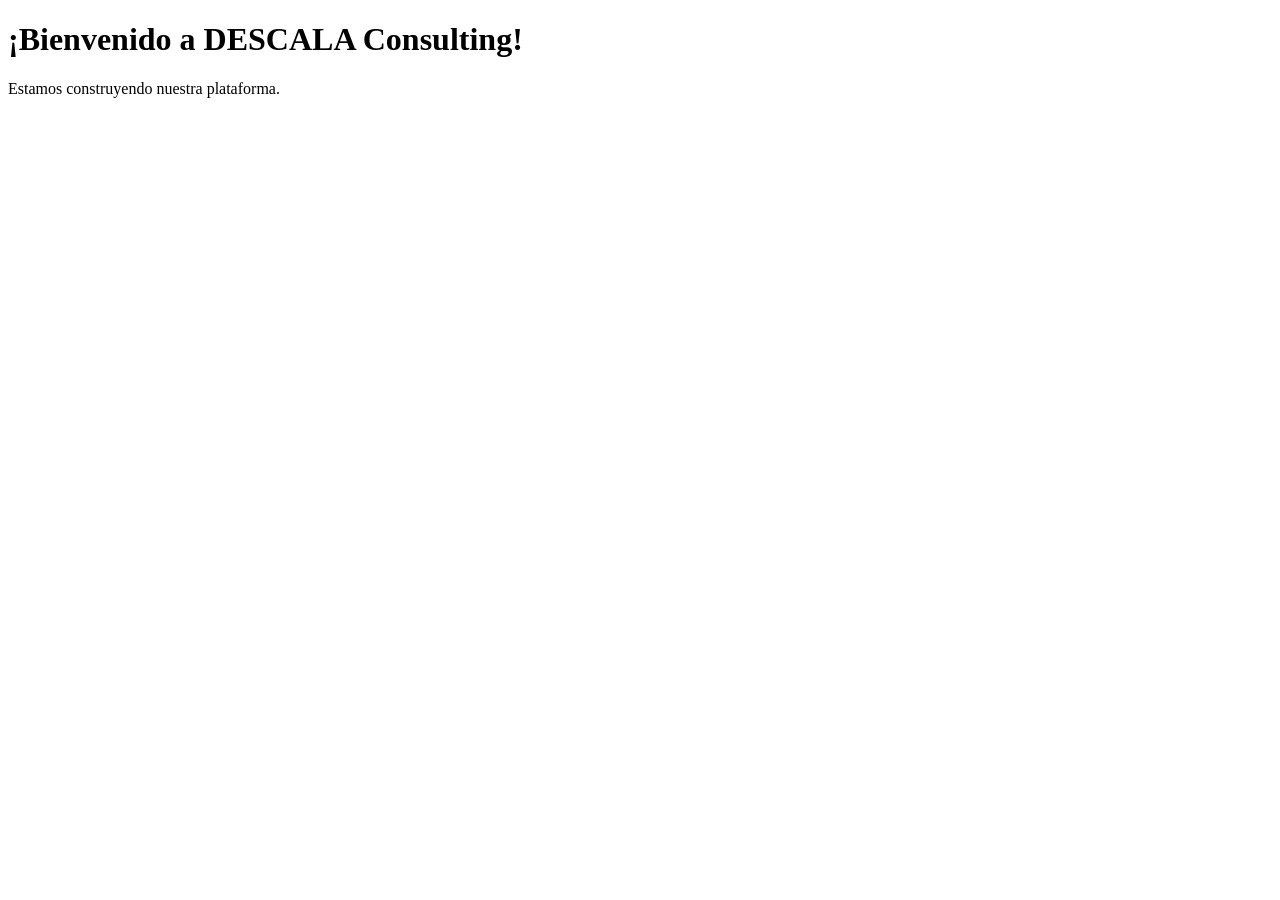
==== index.html @ a77d1608 "Add initial HTML structure for DESCALA Consulting" ====
<!DOCTYPE html>
<html lang="es">
<head>
    <meta charset="UTF-8">
    <meta name="viewport" content="width=device-width, initial-scale=1.0">
    <title>DESCALA Consulting</title>
</head>

<body>

    <h1>¡Bienvenido a DESCALA Consulting!</h1>

    <p>Estamos construyendo nuestra plataforma.</p>

</body>
</html>
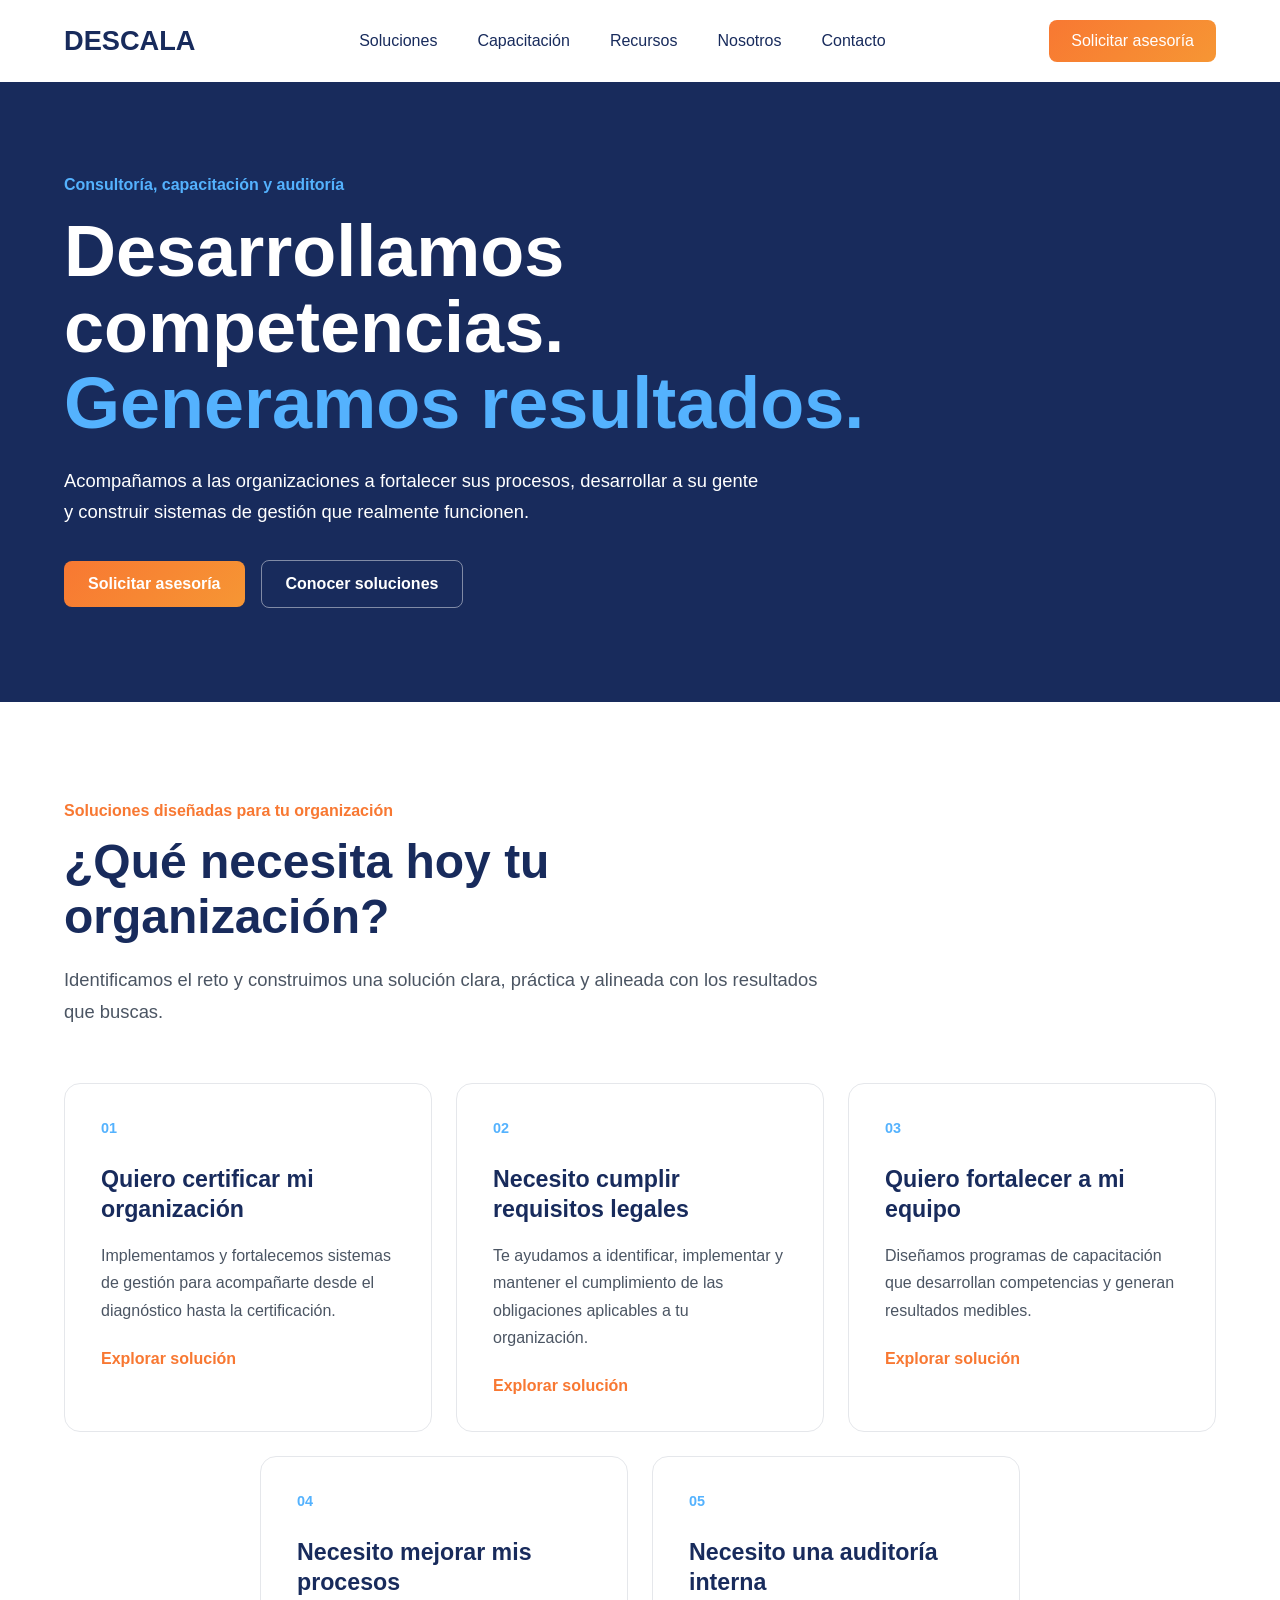
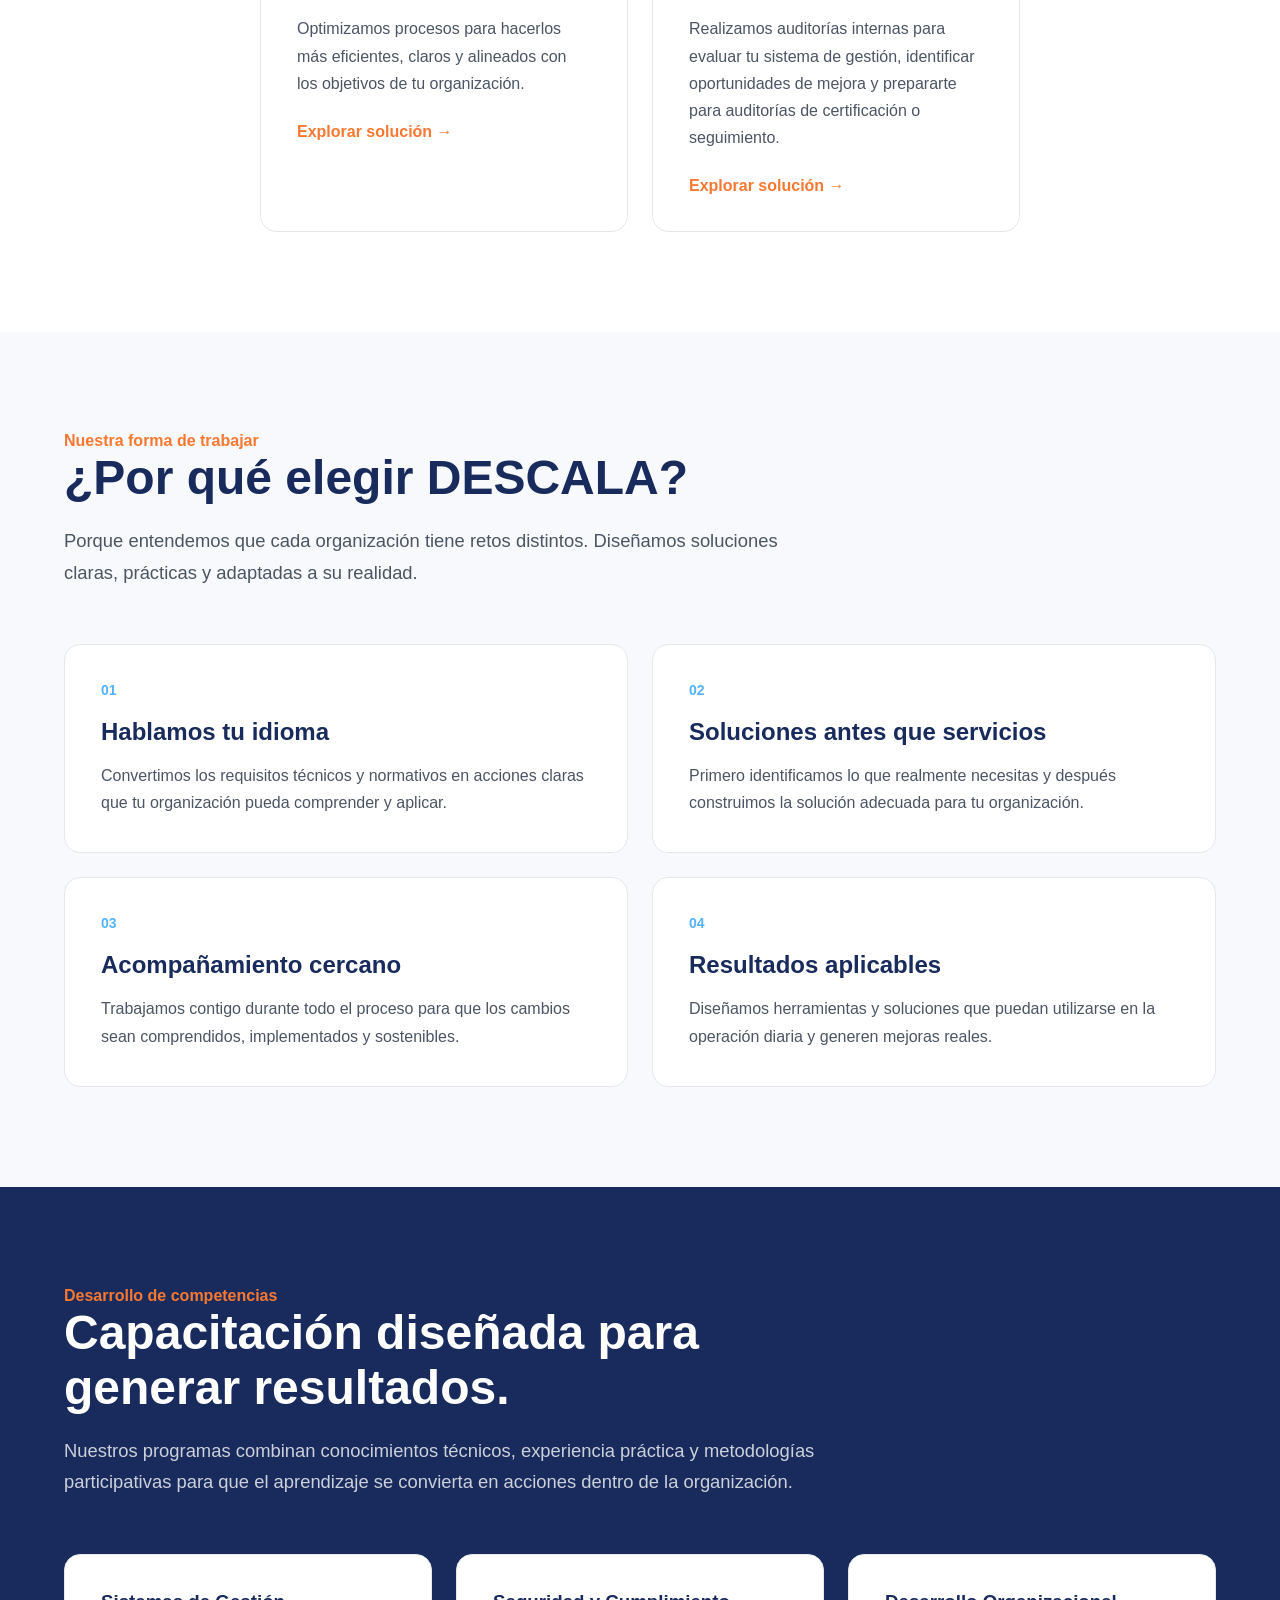
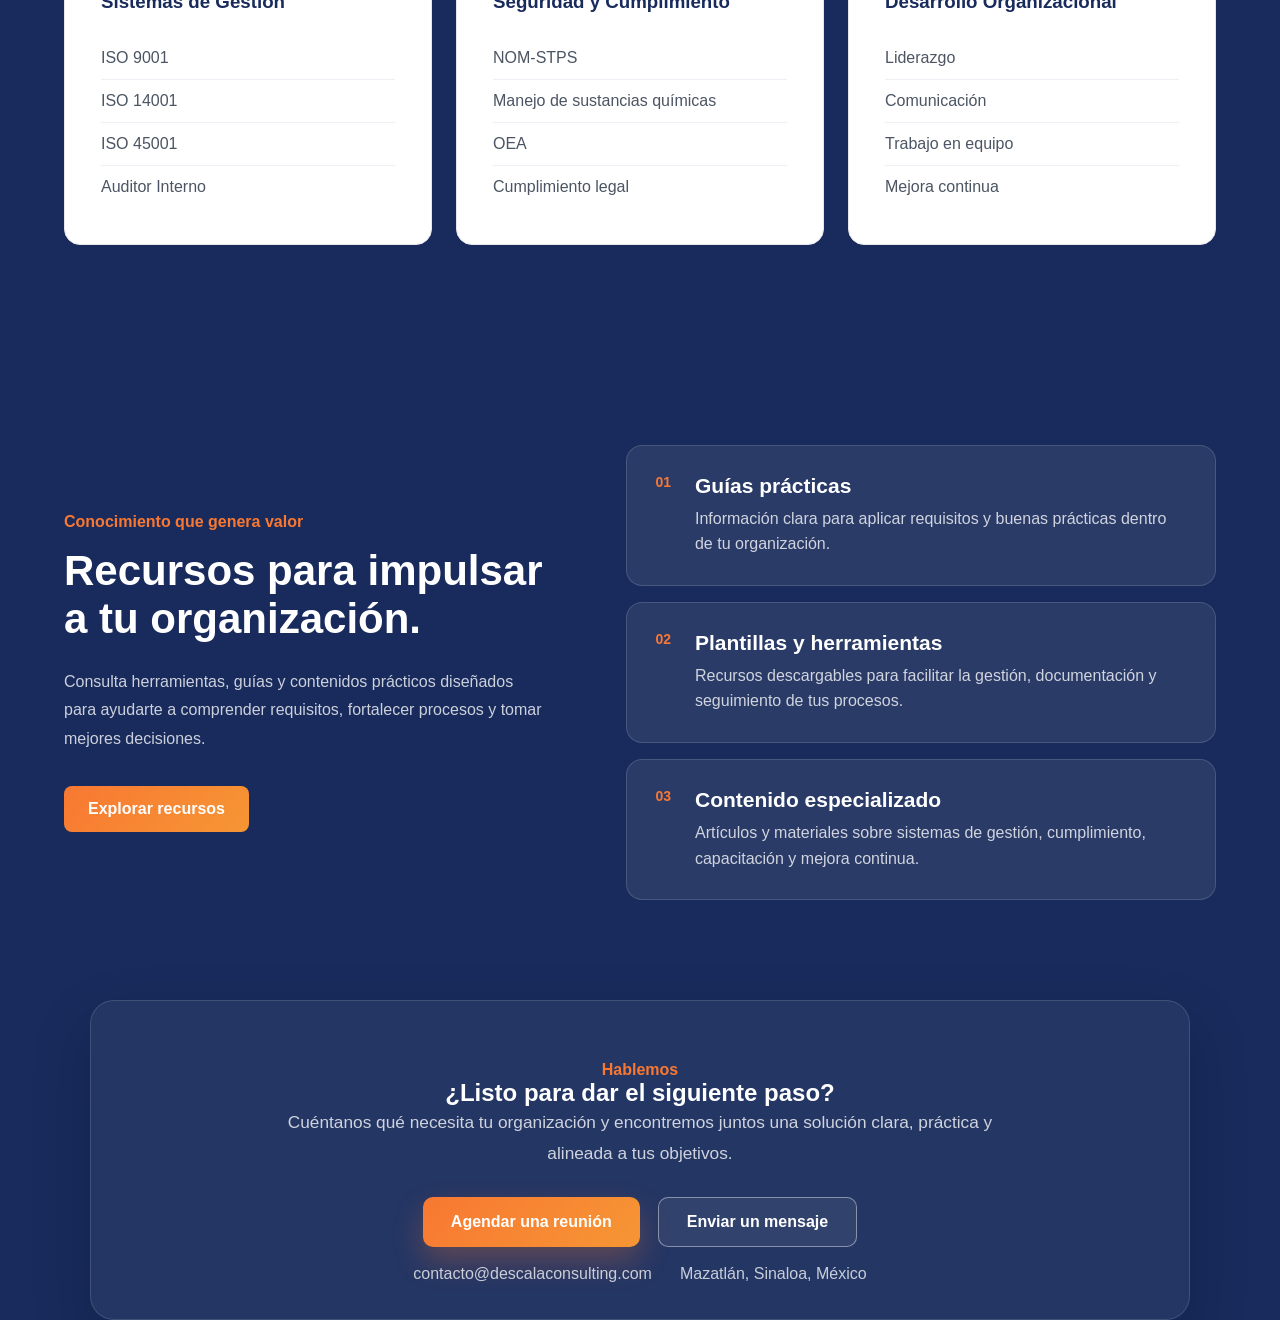
==== commit b76b7874: "Primera versión de la página de inicio" ====
--- a/index.html
+++ b/index.html
@@ -4,13 +4,467 @@
     <meta charset="UTF-8">
     <meta name="viewport" content="width=device-width, initial-scale=1.0">
     <title>DESCALA Consulting</title>
+    <link rel="stylesheet" href="css/style.css">
 </head>
 
 <body>
-
-    <h1>¡Bienvenido a DESCALA Consulting!</h1>
-
-    <p>Estamos construyendo nuestra plataforma.</p>
-
+    <header>
+        <div class="container">
+
+    <nav>
+
+        <div class="logo">
+            DESCALA
+        </div>
+
+        <ul>
+
+            <li><a href="#necesidades">Soluciones</a></li>
+
+            <li><a href="#capacitacion">Capacitación</a></li>
+
+            <li><a href="#recursos">Recursos</a></li>
+
+            <li><a href="#por-que-descala">Nosotros</a></li>
+
+            <li><a href="#contacto">Contacto</a></li>
+
+        </ul>
+
+        <a href="#contacto" class="btn-header">
+            Solicitar asesoría
+        </a>
+
+    </nav>
+    </div>
+
+</header>
+
+<main>
+
+    <section id="hero">
+        <div class="container">
+            <div class="hero-contenido">
+
+        <p class="hero-etiqueta">
+            Consultoría, capacitación y auditoría
+        </p>
+
+        <h1>
+            Desarrollamos competencias.
+            <span>Generamos resultados.</span>
+        </h1>
+
+        <p class="hero-descripcion">
+            Acompañamos a las organizaciones a fortalecer sus procesos,
+            desarrollar a su gente y construir sistemas de gestión que
+            realmente funcionen.
+        </p>
+
+        <div class="hero-botones">
+
+            <a href="#contacto" class="btn-principal">
+                Solicitar asesoría
+            </a>
+
+            <a href="#necesidades" class="btn-secundario">
+                Conocer soluciones
+            </a>
+
+        </div>
+    </div>
+
+    </div>
+
+    </section>
+
+    <section id="necesidades">
+            <div class="container">
+
+        <div class="encabezado-seccion">
+
+            <p class="seccion-etiqueta">
+                Soluciones diseñadas para tu organización
+            </p>
+
+            <h2>
+                ¿Qué necesita hoy tu organización?
+            </h2>
+
+            <p class="seccion-descripcion">
+                Identificamos el reto y construimos una solución clara,
+                práctica y alineada con los resultados que buscas.
+            </p>
+
+        </div>
+        <div class="tarjetas-necesidades">
+
+    <article class="tarjeta-necesidad">
+
+        <span class="numero-tarjeta">01</span>
+
+        <h3>
+            Quiero certificar mi organización
+        </h3>
+
+        <p>
+            Implementamos y fortalecemos sistemas de gestión para 
+            acompañarte desde el diagnóstico hasta la certificación.
+        </p>
+
+        <a href="#contacto">
+            Explorar solución
+        </a>
+
+    </article>
+
+    <article class="tarjeta-necesidad">
+
+        <span class="numero-tarjeta">02</span>
+
+        <h3>
+            Necesito cumplir requisitos legales
+        </h3>
+
+        <p>
+            Te ayudamos a identificar, implementar y mantener el cumplimiento
+            de las obligaciones aplicables a tu organización.
+        </p>
+
+        <a href="#capacitacion">
+            Explorar solución
+        </a>
+
+    </article>
+
+    <article class="tarjeta-necesidad">
+
+        <span class="numero-tarjeta">03</span>
+
+        <h3>
+            Quiero fortalecer a mi equipo
+        </h3>
+
+        <p>
+            Diseñamos programas de capacitación que desarrollan competencias
+            y generan resultados medibles.
+        </p>
+
+        <a href="#contacto">
+            Explorar solución
+        </a>
+
+    </article>
+
+    <article class="tarjeta-necesidad">
+
+    <span class="numero-tarjeta">04</span>
+
+    <h3>Necesito mejorar mis procesos</h3>
+
+    <p>
+        Optimizamos procesos para hacerlos más eficientes, claros y alineados
+        con los objetivos de tu organización.
+    </p>
+
+    <a href="#">Explorar solución →</a>
+
+</article>
+
+<article class="tarjeta-necesidad">
+
+    <span class="numero-tarjeta">05</span>
+
+    <h3>Necesito una auditoría interna</h3>
+
+    <p>
+        Realizamos auditorías internas para evaluar tu sistema de gestión,
+        identificar oportunidades de mejora y prepararte para auditorías de
+        certificación o seguimiento.
+    </p>
+
+    <a href="#">Explorar solución →</a>
+
+</article>
+
+</div>
+
+    </div>
+
+    </section>
+
+    <section id="por-que-descala">
+            <div class="container">
+
+        <div class="encabezado-seccion">
+            <span class="seccion-etiqueta">Nuestra forma de trabajar</span>
+
+            <h2>¿Por qué elegir DESCALA?</h2>
+
+            <p class="seccion-descripcion">
+                Porque entendemos que cada organización tiene retos distintos.
+                Diseñamos soluciones claras, prácticas y adaptadas a su realidad.
+            </p>
+        </div>
+
+
+        <div class="razones-descala">
+
+            <article class="razon-descala">
+                <span class="numero-razon">01</span>
+                <h3>Hablamos tu idioma</h3>
+                <p>
+                    Convertimos los requisitos técnicos y normativos en acciones
+                    claras que tu organización pueda comprender y aplicar.
+                </p>
+            </article>
+
+
+            <article class="razon-descala">
+                <span class="numero-razon">02</span>
+                <h3>Soluciones antes que servicios</h3>
+                <p>
+                    Primero identificamos lo que realmente necesitas y después
+                    construimos la solución adecuada para tu organización.
+                </p>
+            </article>
+
+
+            <article class="razon-descala">
+                <span class="numero-razon">03</span>
+                <h3>Acompañamiento cercano</h3>
+                <p>
+                    Trabajamos contigo durante todo el proceso para que los cambios
+                    sean comprendidos, implementados y sostenibles.
+                </p>
+            </article>
+
+
+            <article class="razon-descala">
+                <span class="numero-razon">04</span>
+                <h3>Resultados aplicables</h3>
+                <p>
+                    Diseñamos herramientas y soluciones que puedan utilizarse en
+                    la operación diaria y generen mejoras reales.
+                </p>
+            </article>
+
+        </div>
+
+    </div>
+
+    </section>
+
+    <section id="capacitacion">
+            <div class="container">
+
+        <div class="encabezado-seccion">
+
+            <span class="seccion-etiqueta">
+                Desarrollo de competencias
+            </span>
+
+            <h2>Capacitación diseñada para generar resultados.</h2>
+
+            <p class="seccion-descripcion">
+
+                Nuestros programas combinan conocimientos técnicos,
+                experiencia práctica y metodologías participativas para que el
+                aprendizaje se convierta en acciones dentro de la organización.
+
+            </p>
+
+        </div>
+
+
+        <div class="categorias-capacitacion">
+
+            <article class="categoria">
+
+                <h3>Sistemas de Gestión</h3>
+
+                <ul>
+
+                    <li>ISO 9001</li>
+
+                    <li>ISO 14001</li>
+
+                    <li>ISO 45001</li>
+
+                    <li>Auditor Interno</li>
+
+                </ul>
+
+            </article>
+
+
+            <article class="categoria">
+
+                <h3>Seguridad y Cumplimiento</h3>
+
+                <ul>
+
+                    <li>NOM-STPS</li>
+
+                    <li>Manejo de sustancias químicas</li>
+
+                    <li>OEA</li>
+
+                    <li>Cumplimiento legal</li>
+
+                </ul>
+
+            </article>
+
+
+            <article class="categoria">
+
+                <h3>Desarrollo Organizacional</h3>
+
+                <ul>
+
+                    <li>Liderazgo</li>
+
+                    <li>Comunicación</li>
+
+                    <li>Trabajo en equipo</li>
+
+                    <li>Mejora continua</li>
+
+                </ul>
+
+            </article>
+
+        </div>
+
+    </div>
+
+    </section>
+
+    <section id="recursos">
+
+            <div class="container">
+
+        <div class="recursos-contenido">
+
+            <div class="recursos-texto">
+
+                <span class="seccion-etiqueta">
+                    Conocimiento que genera valor
+                </span>
+
+                <h2>Recursos para impulsar a tu organización.</h2>
+
+                <p>
+                    Consulta herramientas, guías y contenidos prácticos
+                    diseñados para ayudarte a comprender requisitos,
+                    fortalecer procesos y tomar mejores decisiones.
+                </p>
+
+                <a href="#" class="btn-principal">
+                    Explorar recursos
+                </a>
+
+            </div>
+
+
+            <div class="recursos-lista">
+
+                <article class="recurso">
+                    <span>01</span>
+
+                    <div>
+                        <h3>Guías prácticas</h3>
+                        <p>
+                            Información clara para aplicar requisitos y buenas
+                            prácticas dentro de tu organización.
+                        </p>
+                    </div>
+                </article>
+
+
+                <article class="recurso">
+                    <span>02</span>
+
+                    <div>
+                        <h3>Plantillas y herramientas</h3>
+                        <p>
+                            Recursos descargables para facilitar la gestión,
+                            documentación y seguimiento de tus procesos.
+                        </p>
+                    </div>
+                </article>
+
+
+                <article class="recurso">
+                    <span>03</span>
+
+                    <div>
+                        <h3>Contenido especializado</h3>
+                        <p>
+                            Artículos y materiales sobre sistemas de gestión,
+                            cumplimiento, capacitación y mejora continua.
+                        </p>
+                    </div>
+                </article>
+
+            </div>
+
+        </div>
+
+    </div>
+
+    </section>
+
+    <section id="contacto">
+            <div class="contacto-contenido">
+
+        <div class="contacto-texto">
+
+            <span class="seccion-etiqueta">Hablemos</span>
+
+            <h2>
+                ¿Listo para dar el siguiente paso?
+            </h2>
+
+            <p>
+                Cuéntanos qué necesita tu organización y encontremos juntos
+                una solución clara, práctica y alineada a tus objetivos.
+            </p>
+
+        </div>
+
+        <div class="contacto-acciones">
+
+            <a href="#" class="boton boton-contacto-principal">
+                Agendar una reunión
+            </a>
+
+            <a href="mailto:contacto@descalaconsulting.com"
+               class="boton boton-contacto-secundario">
+                Enviar un mensaje
+            </a>
+
+        </div>
+
+        <div class="contacto-datos">
+
+            <a href="mailto:contacto@descalaconsulting.com">
+                contacto@descalaconsulting.com
+            </a>
+
+            <span>Mazatlán, Sinaloa, México</span>
+
+        </div>
+
+    </div>
+
+    </section>
+
+</main>
+
+<footer>
+
+</footer>
 </body>
 </html>
--- a/css/style.css
+++ b/css/style.css
@@ -0,0 +1,588 @@
+*{
+    margin: 0;
+    padding: 0;
+    box-sizing: border-box;
+}
+:root{
+
+    --color-primary: #182B5C;
+    --color-secondary: #54B2FE;
+
+    --color-accent: #F87832;
+    --color-accent-light: #F69634;
+
+}
+body{
+
+    font-family: Arial, sans-serif;
+    color: var(--color-primary);
+    background-color: #182B5C;
+
+}
+.container{
+
+    width: 100%;
+
+    max-width: 1200px;
+
+    margin: 0 auto;
+
+    padding: 0 24px;
+
+}
+header{
+    background-color: #ffffff;
+    padding: 20px 0;
+}
+nav{
+
+    display: flex;
+
+    justify-content: space-between;
+
+    align-items: center;
+
+}
+nav ul{
+
+    display: flex;
+
+    list-style: none;
+
+    gap: 40px;
+
+}
+nav a{
+
+    text-decoration: none;
+    color: var(--color-primary);
+    font-weight: 500;
+
+}
+.logo{
+
+    font-size: 1.7rem;
+
+    font-weight: 700;
+
+    color: var(--color-primary);
+
+}
+.btn-header{
+    background: linear-gradient(
+        135deg,
+        var(--color-accent),
+        var(--color-accent-light)
+    );
+
+    color: #ffffff;
+    padding: 12px 22px;
+    border-radius: 8px;
+    transition: transform 0.3s ease;
+}
+#hero{
+    min-height: 620px;
+    display: flex;
+    align-items: center;
+    padding: 80px 0;
+    background-color: var(--color-primary);
+}
+.hero-contenido{
+    max-width: 850px;
+}
+.hero-etiqueta{
+    color: var(--color-secondary);
+    font-size: 1rem;
+    font-weight: 600;
+    margin-bottom: 20px;
+}
+#hero h1{
+    color: #ffffff;
+    font-size: 4.5rem;
+    line-height: 1.05;
+    margin-bottom: 24px;
+}
+#hero h1 span{
+    display: block;
+    color: var(--color-secondary);
+}
+.hero-descripcion{
+    color: #ffffff;
+    font-size: 1.15rem;
+    line-height: 1.7;
+    max-width: 700px;
+    margin-bottom: 32px;
+}
+.hero-botones{
+    display: flex;
+    gap: 16px;
+    align-items: center;
+}
+.btn-principal{
+    background: linear-gradient(
+        135deg,
+        var(--color-accent),
+        var(--color-accent-light)
+    );
+
+    color: #ffffff;
+    text-decoration: none;
+    padding: 14px 24px;
+    border-radius: 8px;
+    font-weight: 600;
+}
+.btn-secundario{
+    color: #ffffff;
+    text-decoration: none;
+    padding: 14px 24px;
+    border: 1px solid rgba(255,255,255,.45);
+    border-radius: 8px;
+    font-weight: 600;
+}
+.btn-header:hover{
+    transform: translateY(-2px);
+}
+.btn-principal,
+.btn-secundario{
+    display: inline-block;
+    transition:
+        transform 0.3s ease,
+        box-shadow 0.3s ease,
+        background-color 0.3s ease;
+}
+.btn-principal:hover{
+    transform: translateY(-2px);
+    box-shadow: 0 10px 24px rgba(0, 0, 0, 0.18);
+}
+.btn-secundario:hover{
+    transform: translateY(-2px);
+    background-color: rgba(255, 255, 255, 0.08);
+}
+nav ul a{
+    position: relative;
+}
+nav ul a::after{
+    content: "";
+    position: absolute;
+    left: 0;
+    bottom: -6px;
+    width: 0;
+    height: 2px;
+    background-color: var(--color-accent);
+    transition: width 0.3s ease;
+}
+nav ul a:hover::after{
+    width: 100%;
+}
+#necesidades{
+    background-color: #ffffff;
+    padding: 100px 0;
+}
+.encabezado-seccion{
+    max-width: 760px;
+    margin-bottom: 56px;
+}
+.seccion-etiqueta{
+    color: var(--color-accent);
+    font-size: 1rem;
+    font-weight: 700;
+    margin-bottom: 14px;
+}
+.encabezado-seccion h2{
+    color: var(--color-primary);
+    font-size: 3rem;
+    line-height: 1.15;
+    margin-bottom: 20px;
+}
+.seccion-descripcion{
+    color: #4b5563;
+    font-size: 1.15rem;
+    line-height: 1.7;
+}
+.tarjetas-necesidades{
+    display: grid;
+    grid-template-columns: repeat(6, 1fr);
+    gap: 24px;
+}
+
+
+.tarjeta-necesidad{
+    grid-column: span 2;
+    padding: 36px;
+    border: 1px solid #e5e7eb;
+    border-radius: 16px;
+    background-color: #ffffff;
+    transition:
+        transform 0.3s ease,
+        box-shadow 0.3s ease,
+        border-color 0.3s ease;
+}
+.tarjeta-necesidad:nth-child(4){
+    grid-column: 2 / span 2;
+}
+
+.tarjeta-necesidad:nth-child(5){
+    grid-column: 4 / span 2;
+}
+.tarjeta-necesidad:hover{
+    transform: translateY(-6px);
+    border-color: var(--color-secondary);
+    box-shadow: 0 18px 40px rgba(24,43,92,.12);
+}
+.numero-tarjeta{
+    display: block;
+    color: var(--color-secondary);
+    font-size: .9rem;
+    font-weight: 700;
+    margin-bottom: 28px;
+}
+.tarjeta-necesidad h3{
+    color: var(--color-primary);
+    font-size: 1.45rem;
+    line-height: 1.3;
+    margin-bottom: 18px;
+}
+.tarjeta-necesidad p{
+    color: #4b5563;
+    line-height: 1.7;
+    margin-bottom: 26px;
+}
+.tarjeta-necesidad a{
+    color: var(--color-accent);
+    text-decoration: none;
+    font-weight: 700;
+}
+.tarjeta-necesidad a:hover{
+    text-decoration: underline;
+}
+#por-que-descala{
+    padding: 100px 0;
+    background-color: #f7f9fc;
+}
+
+.razones-descala{
+    display: grid;
+    grid-template-columns: repeat(2, 1fr);
+    gap: 24px;
+    margin-top: 48px;
+}
+
+.razon-descala{
+    position: relative;
+    padding: 36px;
+    background-color: #ffffff;
+    border-radius: 16px;
+    border: 1px solid #e5e7eb;
+    transition: transform 0.3s ease,
+                box-shadow 0.3s ease,
+                border-color 0.3s ease;
+}
+
+.razon-descala:hover{
+    transform: translateY(-6px);
+    border-color: #f87832;
+    box-shadow: 0 18px 40px rgba(24, 43, 92, 0.10);
+}
+
+.numero-razon{
+    display: inline-block;
+    margin-bottom: 20px;
+    color: #54b2fe;
+    font-weight: 700;
+    font-size: 14px;
+}
+
+.razon-descala h3{
+    margin-bottom: 16px;
+    color: #182b5c;
+    font-size: 24px;
+}
+
+.razon-descala p{
+    color: #4b5563;
+    line-height: 1.7;
+}
+#capacitacion{
+
+    padding:100px 0;
+    background-color: var(--color-primario);
+
+}
+
+.categorias-capacitacion{
+
+    display:grid;
+
+    grid-template-columns:repeat(3,1fr);
+
+    gap:24px;
+
+    margin-top:50px;
+
+}
+
+.categoria{
+
+    background:#ffffff;
+
+    border-radius:16px;
+
+    border:1px solid #e5e7eb;
+
+    padding:36px;
+
+    transition:.3s;
+
+}
+
+.categoria:hover{
+
+    transform:translateY(-6px);
+
+    border-color:var(--color-accent);
+
+    box-shadow:0 18px 40px rgba(24,43,92,.10);
+
+}
+
+.categoria h3{
+
+    color:var(--color-primario);
+
+    margin-bottom:24px;
+
+}
+
+.categoria ul{
+
+    list-style:none;
+
+}
+
+.categoria li{
+
+    padding:12px 0;
+
+    border-bottom:1px solid #edf0f5;
+
+    color:#4b5563;
+
+}
+
+.categoria li:last-child{
+
+    border-bottom:none;
+
+}
+#recursos{
+    padding: 100px 0;
+    background-color: var(--color-primario);
+}
+
+
+#recursos h2{
+    color: #ffffff;
+}
+
+#recursos p{
+    color: rgba(255,255,255,.78);
+}
+
+.recursos-contenido{
+    display: grid;
+    grid-template-columns: 0.9fr 1.1fr;
+    align-items: center;
+    gap: 80px;
+}
+
+.recursos-texto h2{
+    margin: 16px 0 24px;
+    color: #ffffff;
+    font-size: 42px;
+    line-height: 1.15;
+}
+
+.recursos-texto p{
+    max-width: 540px;
+    margin-bottom: 32px;
+    color: rgba(255, 255, 255, 0.78);
+    line-height: 1.8;
+}
+
+.recursos-lista{
+    display: flex;
+    flex-direction: column;
+    gap: 16px;
+}
+
+.recurso{
+    display: flex;
+    gap: 24px;
+    padding: 28px;
+    background-color: rgba(255, 255, 255, 0.08);
+    border: 1px solid rgba(255, 255, 255, 0.14);
+    border-radius: 16px;
+    transition: transform 0.3s ease,
+                background-color 0.3s ease,
+                border-color 0.3s ease;
+}
+
+.recurso:hover{
+    transform: translateX(8px);
+    background-color: rgba(255, 255, 255, 0.12);
+    border-color: var(--color-accent);
+}
+
+.recurso > span{
+    color: var(--color-accent);
+    font-size: 14px;
+    font-weight: 700;
+}
+
+.recurso h3{
+    margin-bottom: 8px;
+    color: #ffffff;
+    font-size: 21px;
+}
+
+.recurso p{
+    color: rgba(255, 255, 255, 0.70);
+    line-height: 1.6;
+}
+
+
+#capacitacion h2{
+    color: #ffffff;
+}
+
+#capacitacion .seccion-descripcion{
+    color: rgba(255, 255, 255, 0.78);
+}
+#capacitacion .encabezado-seccion span.seccion-etiqueta{
+    color: #F87832 !important;
+}
+
+
+.contacto{
+    padding: 90px 8%;
+    background:
+        radial-gradient(
+            circle at top left,
+            rgba(84, 178, 254, .18),
+            transparent 38%
+        ),
+        linear-gradient(
+            135deg,
+            #101d42,
+            var(--color-primary)
+        );
+    position: relative;
+    overflow: hidden;
+}
+
+.contacto-contenido{
+    max-width: 1100px;
+    margin: 0 auto;
+    padding: 60px 50px 36px;
+    text-align: center;
+    background: rgba(255, 255, 255, .055);
+    border: 1px solid rgba(255, 255, 255, .13);
+    border-radius: 24px;
+    box-shadow: 0 24px 60px rgba(0, 0, 0, .18);
+    backdrop-filter: blur(6px);
+}
+
+.contacto .seccion-etiqueta{
+    display: block;
+    color: var(--color-accent);
+}
+
+.contacto h2{
+    max-width: 760px;
+    margin: 0 auto 24px;
+    color: #ffffff;
+    font-size: clamp(2.3rem, 5vw, 4.2rem);
+    line-height: 1.08;
+}
+
+.contacto-texto p{
+    max-width: 720px;
+    margin: 0 auto;
+    color: rgba(255, 255, 255, .78);
+    font-size: 1.08rem;
+    line-height: 1.8;
+}
+
+.contacto-acciones{
+    display: flex;
+    justify-content: center;
+    gap: 18px;
+    flex-wrap: wrap;
+    margin-top: 28px;
+    margin-bottom: 18px;
+}
+.boton{
+    display: inline-flex;
+    align-items: center;
+    justify-content: center;
+    padding: 15px 28px;
+    border-radius: 10px;
+    text-decoration: none;
+    font-weight: 700;
+    font-size: 1rem;
+    transition: transform .3s ease,
+                box-shadow .3s ease,
+                background .3s ease,
+                border-color .3s ease;
+}
+.boton-contacto-principal{
+    background: linear-gradient(
+        135deg,
+        var(--color-accent),
+        var(--color-accent-light)
+    );
+    color: #ffffff;
+    box-shadow: 0 14px 30px rgba(248, 120, 50, .28);
+}
+
+.boton-contacto-principal:hover{
+    transform: translateY(-4px);
+    box-shadow: 0 18px 38px rgba(248, 120, 50, .38);
+}
+
+.boton-contacto-secundario{
+    color: #ffffff;
+    border: 1px solid rgba(255, 255, 255, .42);
+    background: rgba(255, 255, 255, .06);
+}
+
+.boton-contacto-secundario:hover{
+    transform: translateY(-4px);
+    background: rgba(255, 255, 255, .12);
+    border-color: #ffffff;
+}
+
+.contacto-datos{
+    display: flex;
+    justify-content: center;
+    gap: 28px;
+    flex-wrap: wrap;
+    margin-top: 0;
+    padding-top: 0;
+    border-top: none;
+}
+
+.contacto-datos a,
+.contacto-datos span{
+    color: rgba(255, 255, 255, .75);
+    font-size: 1rem;
+    text-decoration: none;
+}
+
+.contacto-datos a:hover{
+    color: var(--color-accent-light);
+}
+#contacto h2{
+    display: block;
+    color: #ffffff;
+}
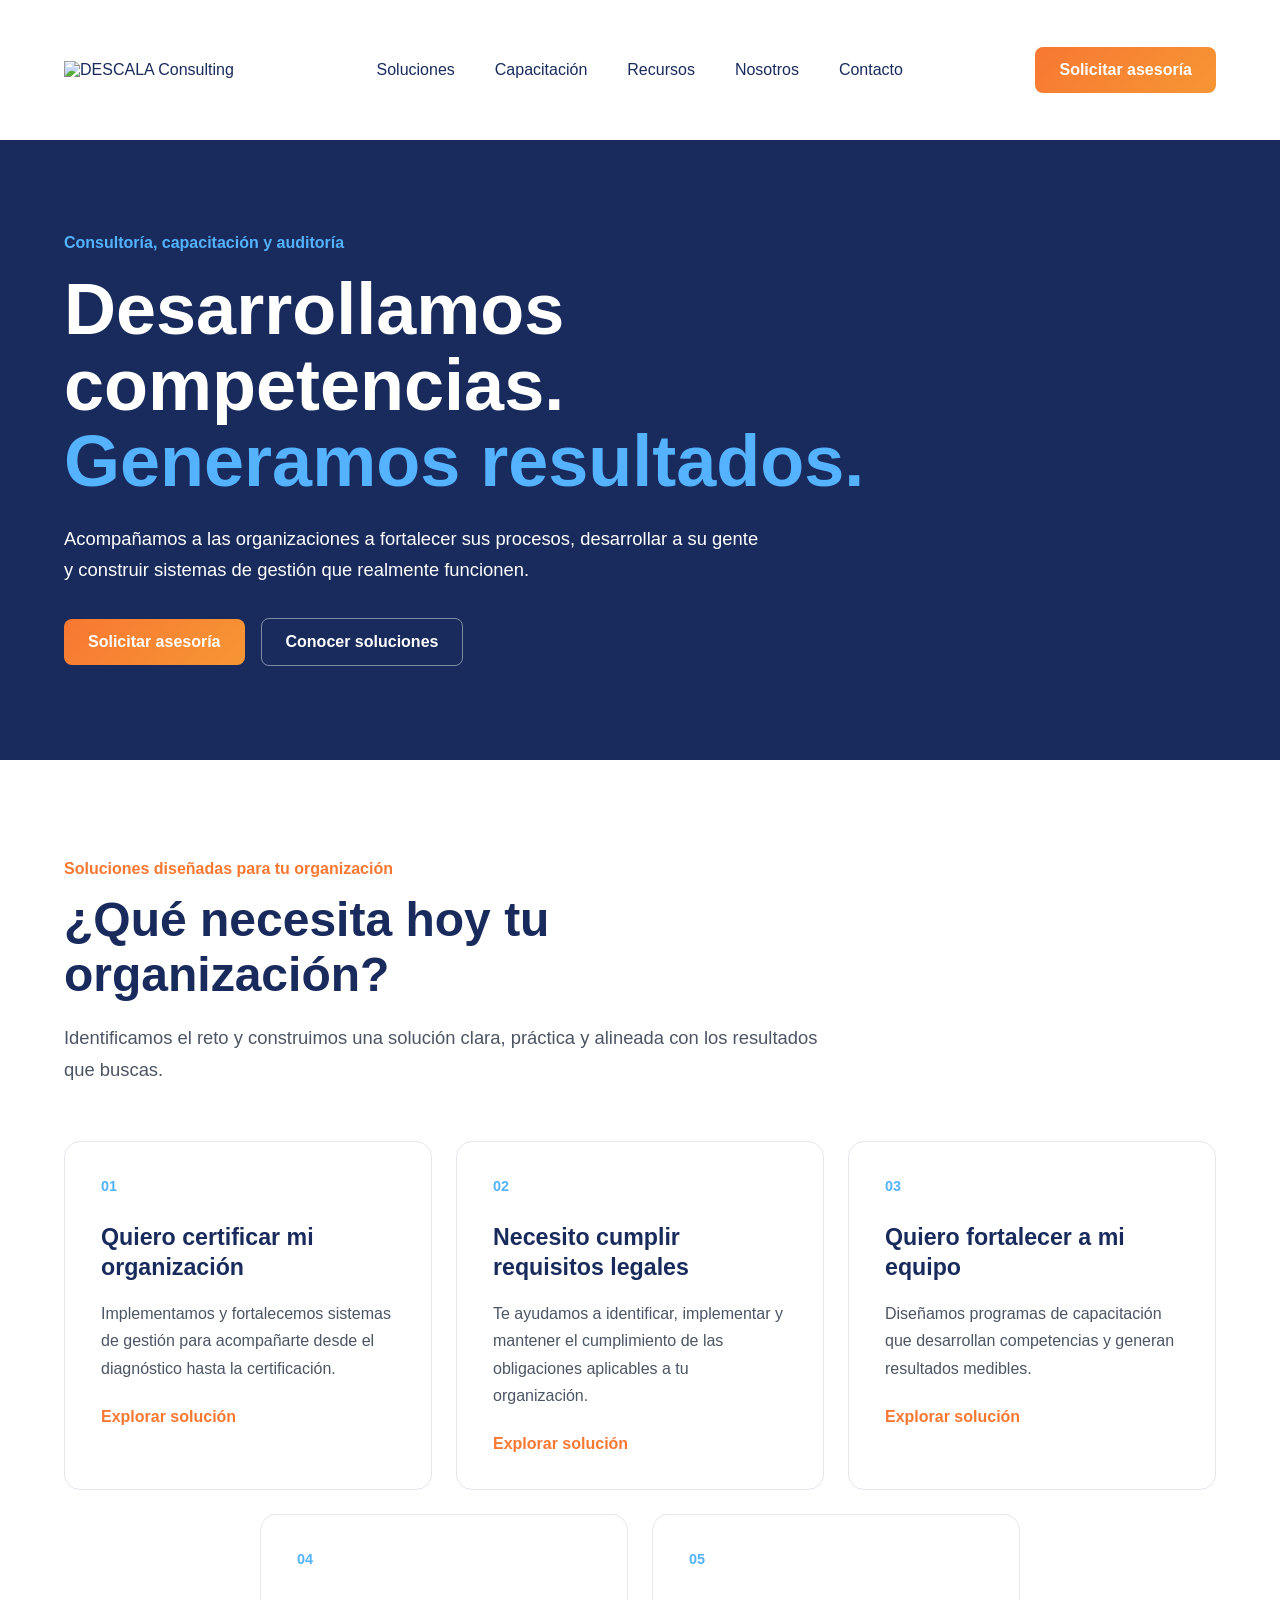
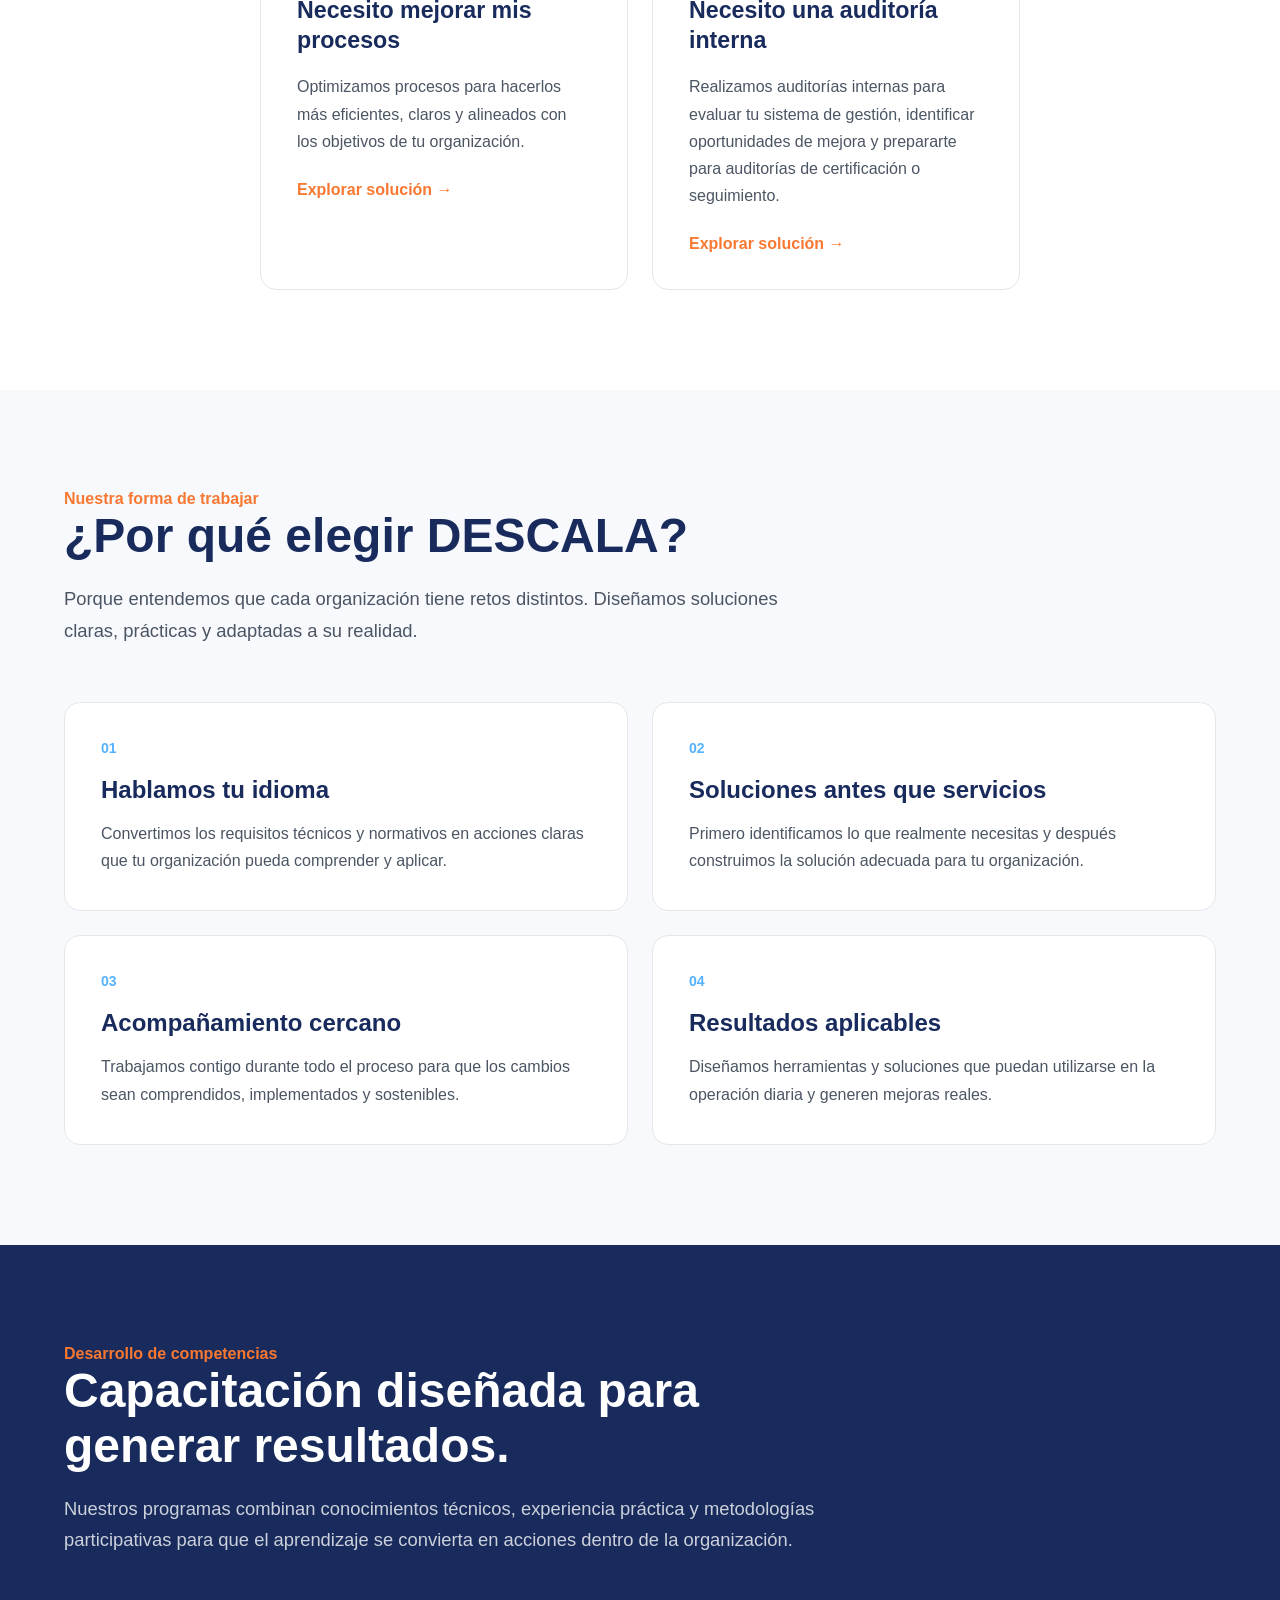
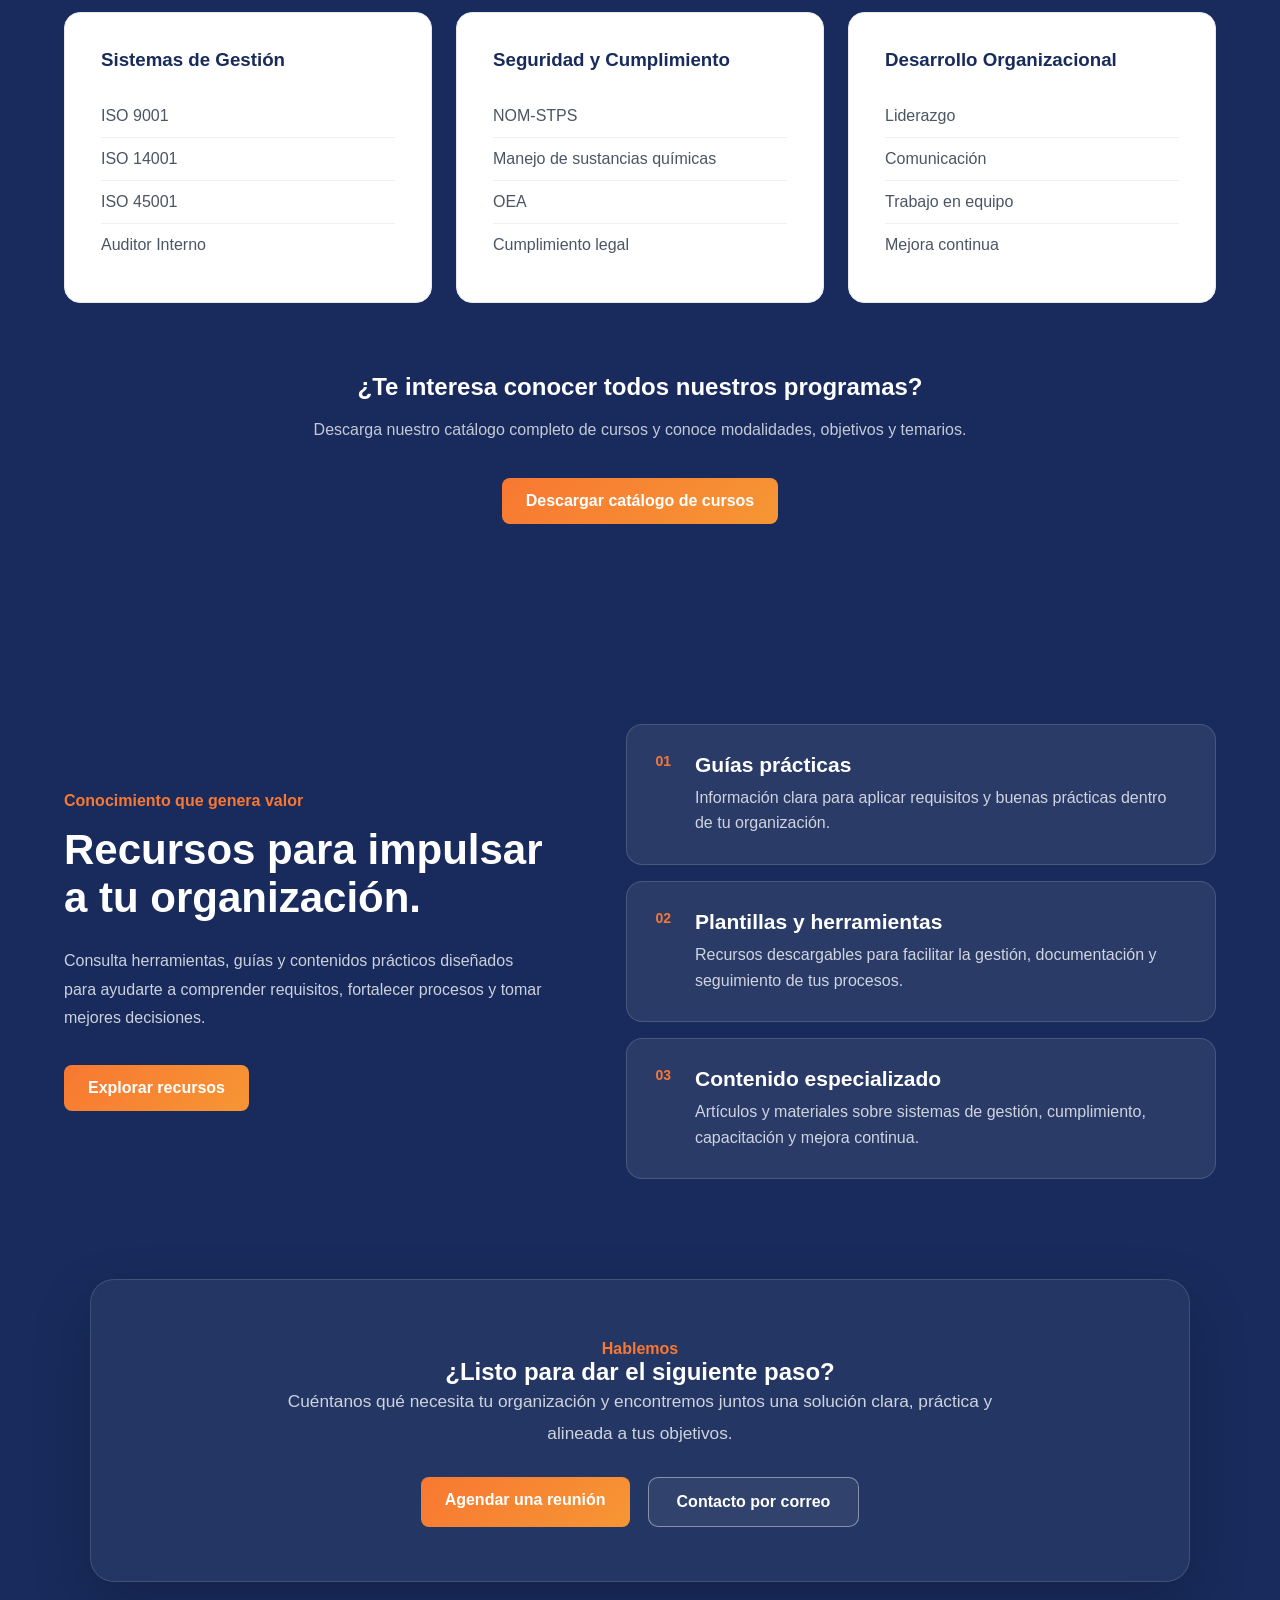
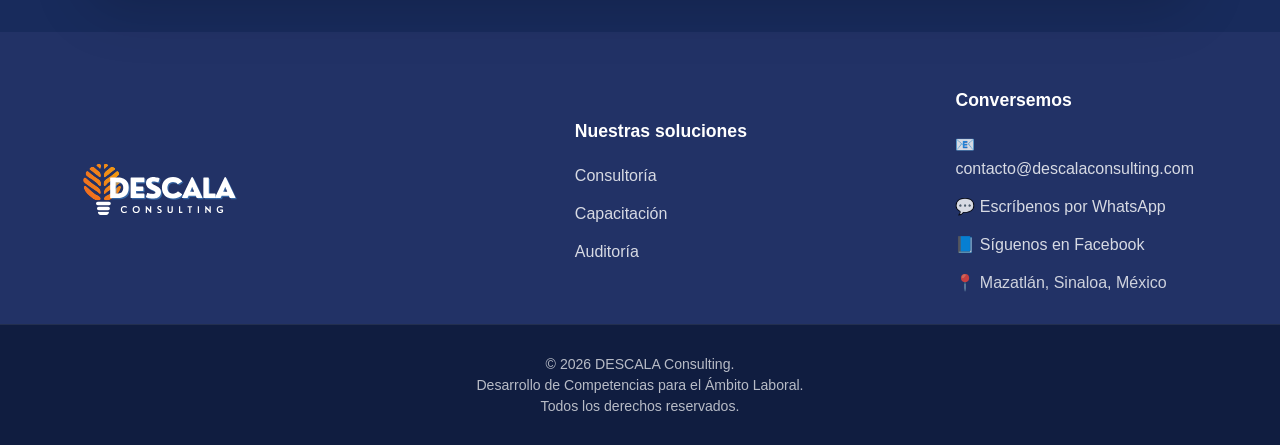
==== commit 87f212b7: "Lanzamiento de la versión 1.0 del sitio web" ====
--- a/index.html
+++ b/index.html
@@ -13,9 +13,11 @@
 
     <nav>
 
-        <div class="logo">
-            DESCALA
-        </div>
+<div class="logo">
+    <a href="index.html">
+        <img src="img/logo-descala.svg" alt="DESCALA Consulting">
+    </a>
+</div>
 
         <ul>
 
@@ -31,9 +33,12 @@
 
         </ul>
 
-        <a href="#contacto" class="btn-header">
-            Solicitar asesoría
-        </a>
+<a href="https://wa.me/526691639984?text=Hola,%20buen%20día.%0A%0AVisité%20el%20sitio%20web%20de%20DESCALA%20Consulting%20y%20me%20gustaría%20conocer%20más%20sobre%20sus%20servicios%20y%20solicitar%20una%20asesoría%20para%20mi%20organización.%0A%0A¿Podrían%20brindarme%20información%20sobre%20el%20proceso%20para%20comenzar?%0A%0A¡Muchas%20gracias!"
+   target="_blank"
+   rel="noopener noreferrer"
+   class="btn-principal">
+    Solicitar asesoría
+</a>
 
     </nav>
     </div>
@@ -63,9 +68,12 @@
 
         <div class="hero-botones">
 
-            <a href="#contacto" class="btn-principal">
-                Solicitar asesoría
-            </a>
+<a href="https://wa.me/526691639984?text=Hola,%20buen%20día.%0A%0AVisité%20el%20sitio%20web%20de%20DESCALA%20Consulting%20y%20me%20gustaría%20conocer%20más%20sobre%20sus%20servicios%20y%20solicitar%20una%20asesoría%20para%20mi%20organización.%0A%0A¿Podrían%20brindarme%20información%20sobre%20el%20proceso%20para%20comenzar?%0A%0A¡Muchas%20gracias!"
+   target="_blank"
+   rel="noopener noreferrer"
+   class="btn-principal">
+    Solicitar asesoría
+</a>
 
             <a href="#necesidades" class="btn-secundario">
                 Conocer soluciones
@@ -338,6 +346,26 @@
         </div>
 
     </div>
+    <div class="catalogo-cta">
+
+    <p class="catalogo-texto">
+        ¿Te interesa conocer todos nuestros programas?
+    </p>
+
+    <p class="catalogo-subtexto">
+        Descarga nuestro catálogo completo de cursos y conoce
+        modalidades, objetivos y temarios.
+    </p>
+
+    <a href="docs/Catalogo-Cursos-DESCALA.pdf"
+       target="_blank"
+       class="btn-principal">
+
+        Descargar catálogo de cursos
+
+    </a>
+
+</div>
 
     </section>
 
@@ -436,24 +464,22 @@
 
         <div class="contacto-acciones">
 
-            <a href="#" class="boton boton-contacto-principal">
-                Agendar una reunión
-            </a>
+<a href="https://wa.me/526691639984?text=Hola,%20buen%20día.%0A%0AVisité%20el%20sitio%20web%20de%20DESCALA%20Consulting%20y%20me%20gustaría%20agendar%20una%20reunión%20para%20conocer%20cómo%20pueden%20apoyar%20a%20mi%20organización.%0A%0A¿Podrían%20indicarme%20la%20disponibilidad%20y%20el%20procedimiento%20para%20programarla?%0A%0A¡Muchas%20gracias!"
+   target="_blank"
+   rel="noopener noreferrer"
+   class="btn-principal">
+    Agendar una reunión
+</a>
 
             <a href="mailto:contacto@descalaconsulting.com"
                class="boton boton-contacto-secundario">
-                Enviar un mensaje
+                Contacto por correo
             </a>
 
         </div>
 
         <div class="contacto-datos">
 
-            <a href="mailto:contacto@descalaconsulting.com">
-                contacto@descalaconsulting.com
-            </a>
-
-            <span>Mazatlán, Sinaloa, México</span>
 
         </div>
 
@@ -463,7 +489,80 @@
 
 </main>
 
-<footer>
+<footer class="footer">
+
+    <div class="footer-main">
+
+        <div class="container footer-container">
+
+            <div class="footer-brand">
+
+                <img src="img/Logo-descala-blanco.svg" alt="DESCALA Consulting">
+
+            </div>
+
+            <div class="footer-column">
+
+                <h3>Nuestras soluciones</h3>
+
+                <ul>
+                    <li><a href="#consultoria">Consultoría</a></li>
+                    <li><a href="#capacitacion">Capacitación</a></li>
+                    <li><a href="#auditoria">Auditoría</a></li>
+                </ul>
+
+            </div>
+
+            <div class="footer-column">
+
+                <h3>Conversemos</h3>
+
+                <ul>
+
+                    <li>
+                        <a href="mailto:contacto@descalaconsulting.com">
+                            📧 contacto@descalaconsulting.com
+                        </a>
+                    </li>
+
+                    <li>
+                        <a href="https://wa.me/52XXXXXXXXXX?text=Hola,%20vi%20su%20sitio%20web%20y%20me%20gustaría%20conocer%20más%20sobre%20los%20servicios%20de%20DESCALA%20Consulting."
+                           target="_blank"
+                           rel="noopener noreferrer">
+                            💬 Escríbenos por WhatsApp
+                        </a>
+                    </li>
+                    <li>
+    <a href="https://www.facebook.com/profile.php?id=61579879286717"
+       target="_blank"
+       rel="noopener noreferrer">
+
+        📘 Síguenos en Facebook
+
+    </a>
+</li>
+
+                    <li>
+                        📍 Mazatlán, Sinaloa, México
+                    </li>
+
+                </ul>
+
+            </div>
+
+        </div>
+
+    </div>
+
+    <div class="footer-bottom">
+
+        <p>© 2026 DESCALA Consulting.</p>
+
+        <p>Desarrollo de Competencias para el Ámbito Laboral.</p>
+
+        <p>Todos los derechos reservados.</p>
+
+    </div>
 
 </footer>
 </body>
--- a/css/style.css
+++ b/css/style.css
@@ -35,14 +35,12 @@
     padding: 20px 0;
 }
 nav{
-
-    display: flex;
-
+    display: flex;
     justify-content: space-between;
-
     align-items: center;
-
-}
+    min-height: 100px;
+}
+
 nav ul{
 
     display: flex;
@@ -60,13 +58,17 @@
 
 }
 .logo{
-
-    font-size: 1.7rem;
-
-    font-weight: 700;
-
-    color: var(--color-primary);
-
+    width: 180px;
+    height: 80px;
+    display: flex;
+    align-items: center;
+    overflow: hidden;
+}
+
+.logo img{
+    width: 180px;
+    height: auto;
+    display: block;
 }
 .btn-header{
     background: linear-gradient(
@@ -585,4 +587,126 @@
 #contacto h2{
     display: block;
     color: #ffffff;
+}
+
+.footer{
+    color: white;
+}
+
+.footer-main{
+    background: #223266;
+    padding: 35px 0 15px;
+    margin-top:50px;
+}
+
+.footer-container{
+    display: grid;
+    grid-template-columns: 1.5fr 1fr 1fr;
+    gap: 120px;
+    align-items: center;
+    padding-top: 15px;
+}
+
+
+.footer-brand img{
+    width: 190px;
+    height: auto;
+    display: block;
+    margin: 0px;
+}
+
+.footer-brand p{
+    max-width: 360px;
+    margin: 0;
+    color: rgba(255,255,255,.80);
+    line-height: 1.8;
+    margin-top: 15px;
+}
+
+.footer-column h3{
+    margin: 0 0 22px;
+    color: white;
+    font-size: 1.1rem;
+}
+
+.footer-column ul{
+    list-style: none;
+    padding: 0;
+    margin: 0;
+}
+
+.footer-column li{
+    margin-bottom: 14px;
+    color: rgba(255,255,255,.78);
+    line-height: 1.5;
+}
+
+.footer-column a{
+    color: rgba(255,255,255,.82);
+    text-decoration: none;
+    transition: all .25s ease;
+}
+
+.footer-column a:hover{
+    color: var(--color-accent);
+    padding-left: 5px;
+}
+
+.footer-bottom{
+    width: 100%;
+    background: #101d40;
+    text-align: center;
+    padding: 26px 20px;
+    border-top: 1px solid rgba(255,255,255,.08);
+    box-sizing: border-box;
+}
+.footer-column{
+
+    padding-top:8px;
+
+}
+
+.footer-bottom p{
+    margin: 5px 0;
+    color: rgba(255,255,255,.7);
+    font-size: .88rem;
+}
+
+.footer-significado{
+    color: rgba(255,255,255,.9) !important;
+    font-weight: 500;
+    margin-bottom: 10px !important;
+}
+
+
+.catalogo-cta{
+
+    text-align:center;
+
+    margin-top:70px;
+
+}
+
+.catalogo-texto{
+
+    font-size:1.5rem;
+
+    font-weight:700;
+
+    color:white;
+
+    margin-bottom:15px;
+
+}
+
+.catalogo-subtexto{
+
+    color:rgba(255,255,255,.75);
+
+    max-width:700px;
+
+    margin:0 auto 35px;
+
+    line-height:1.7;
+
 }
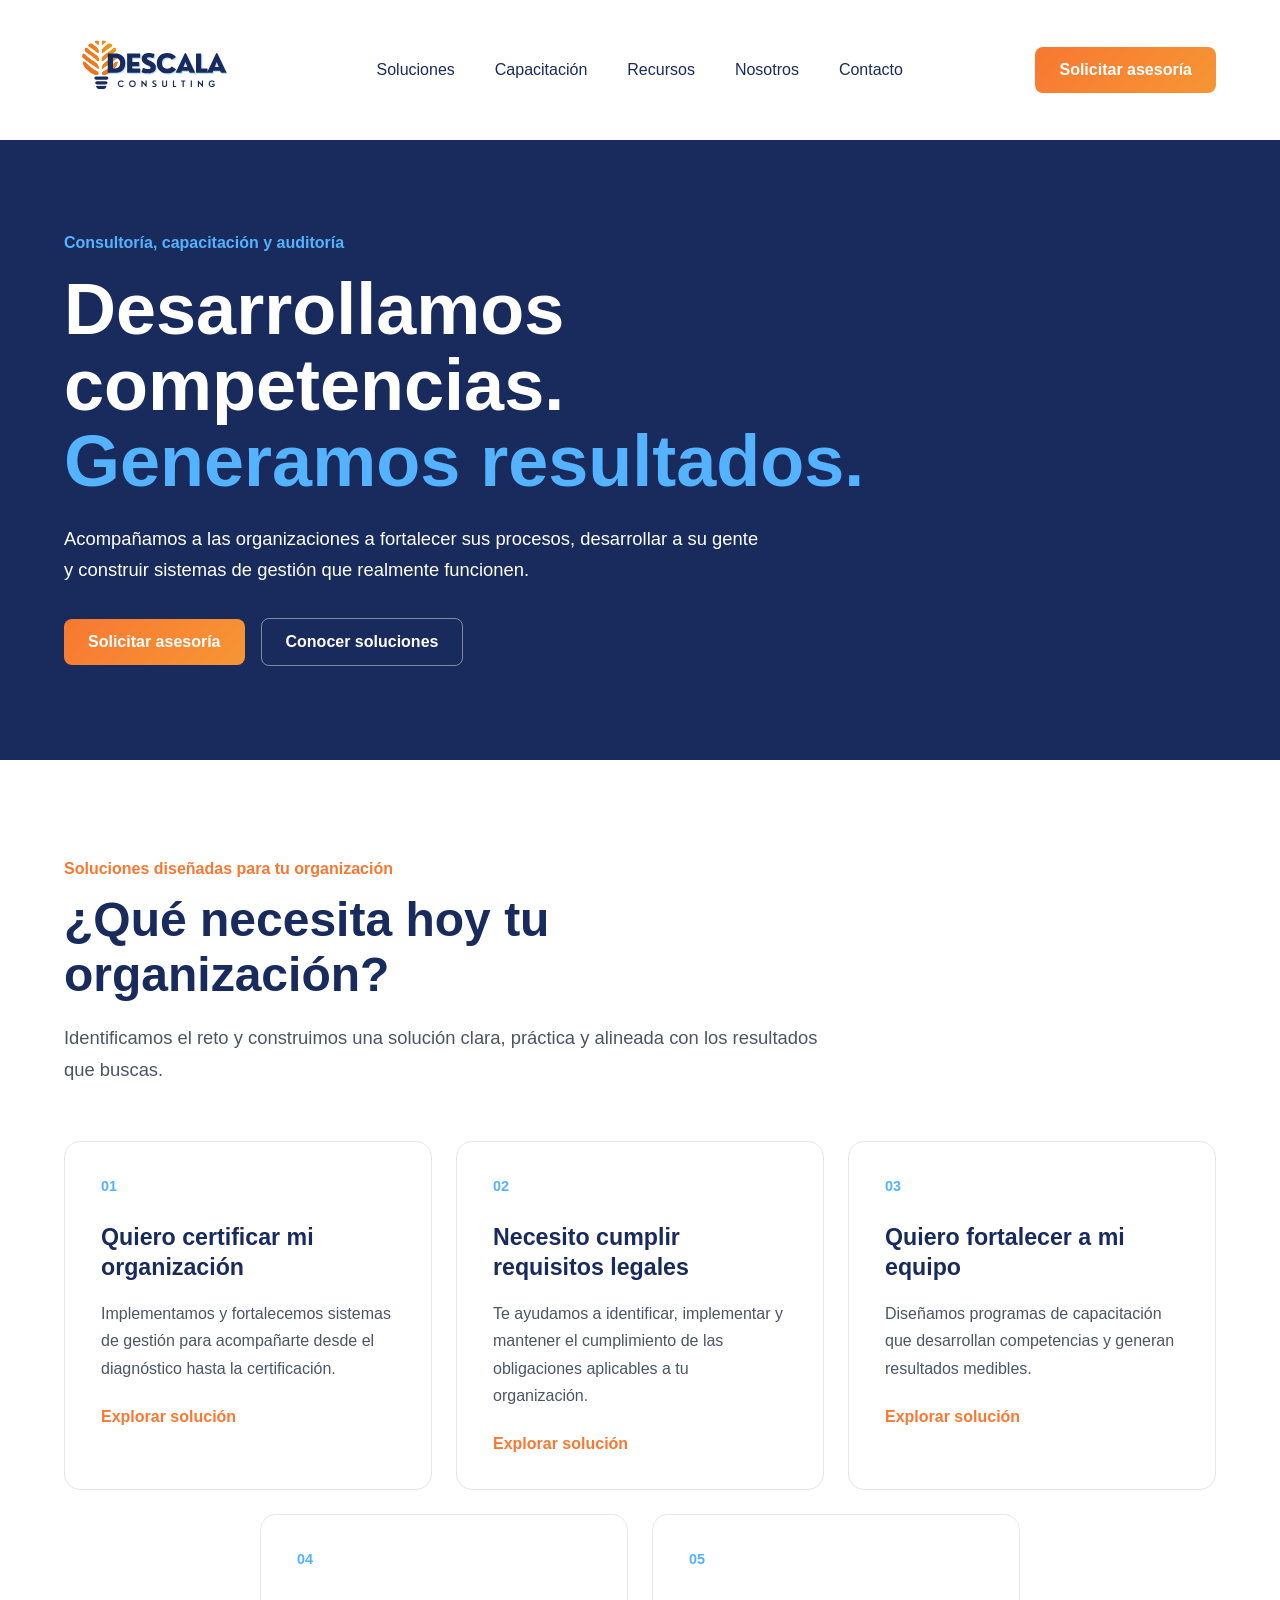
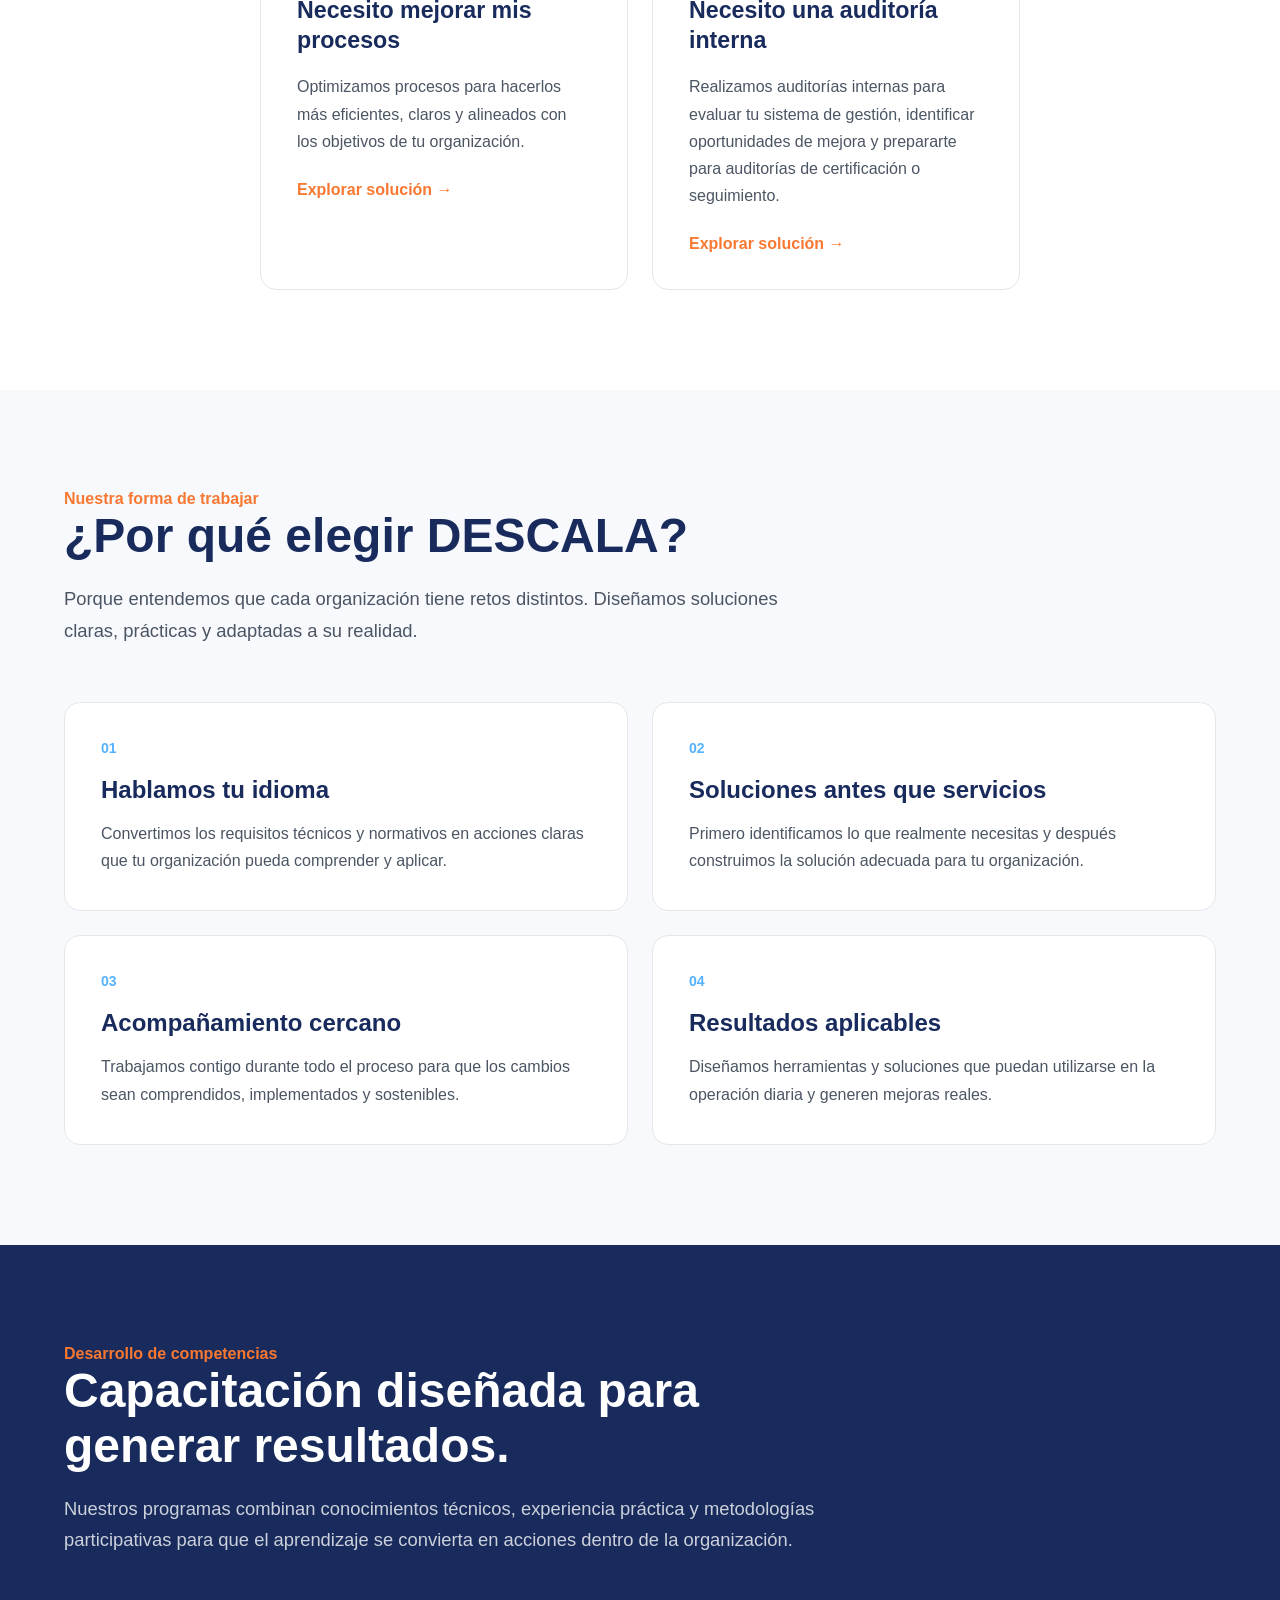
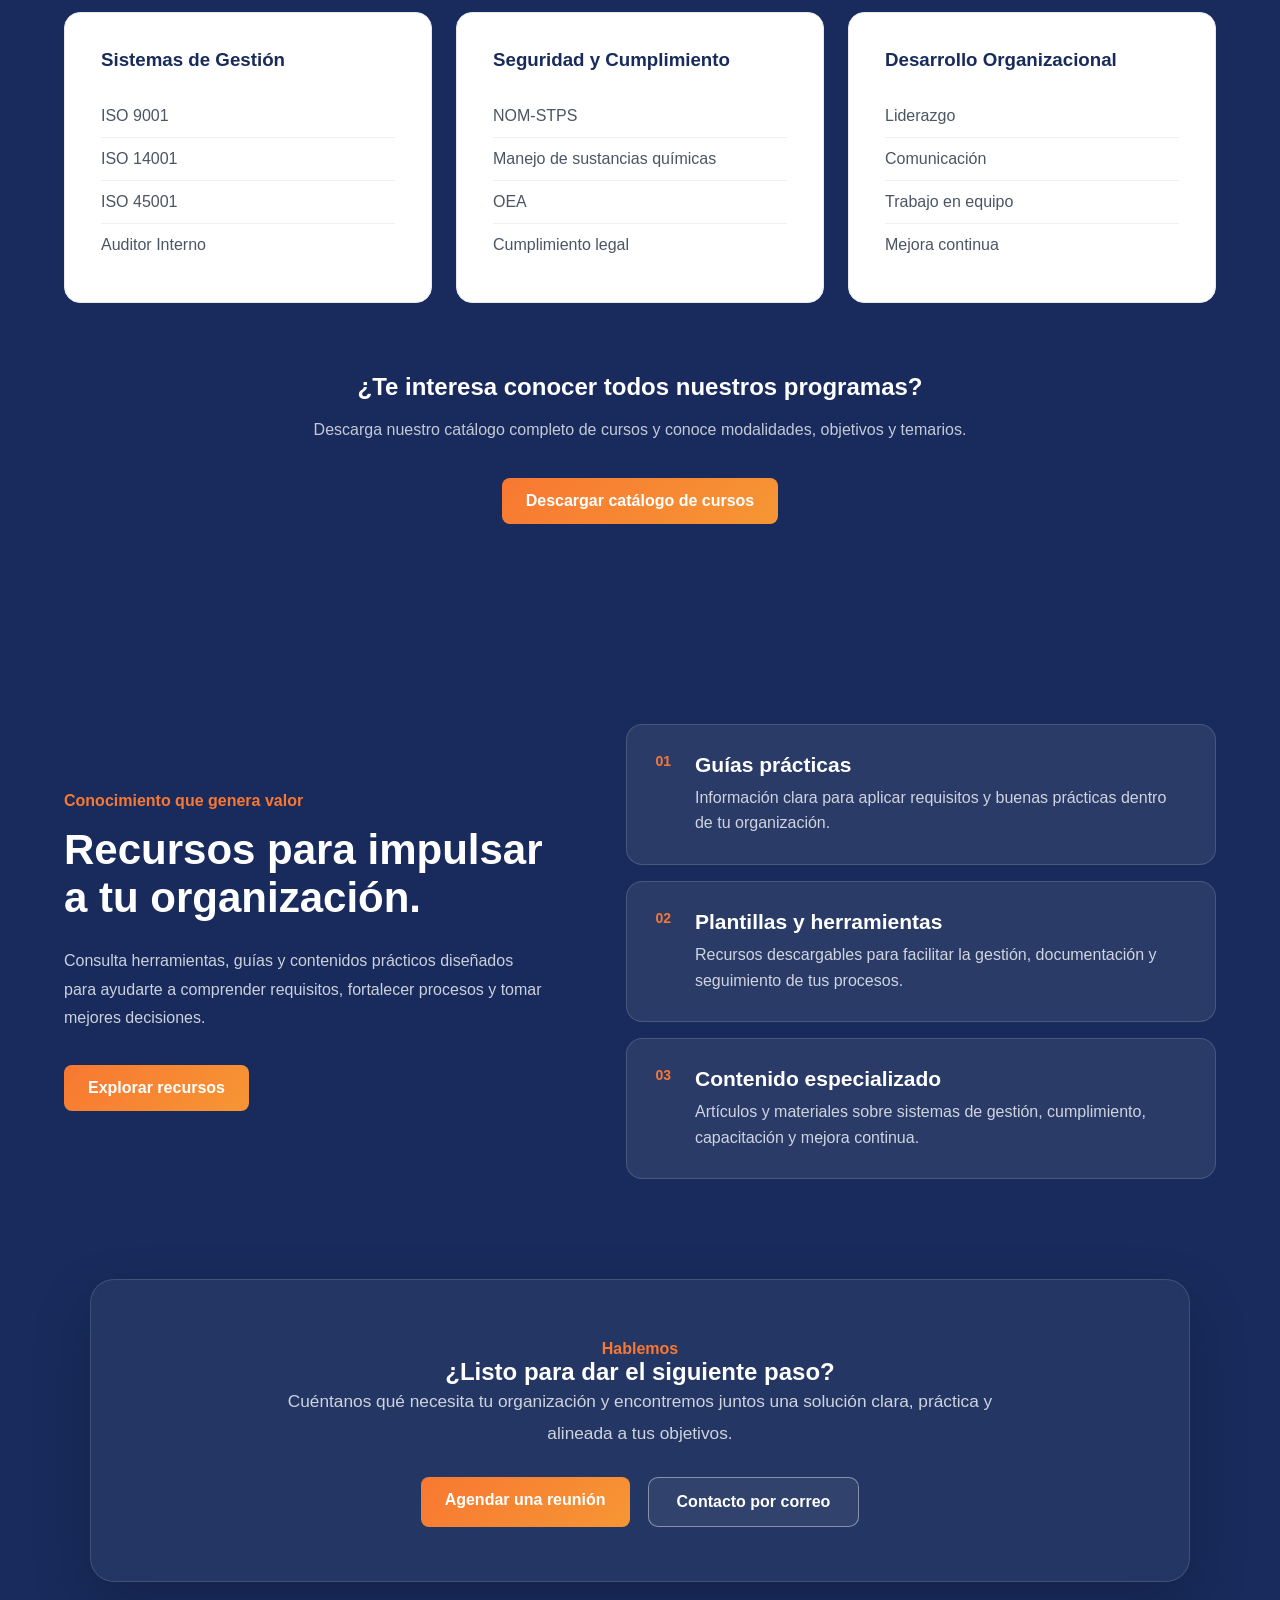
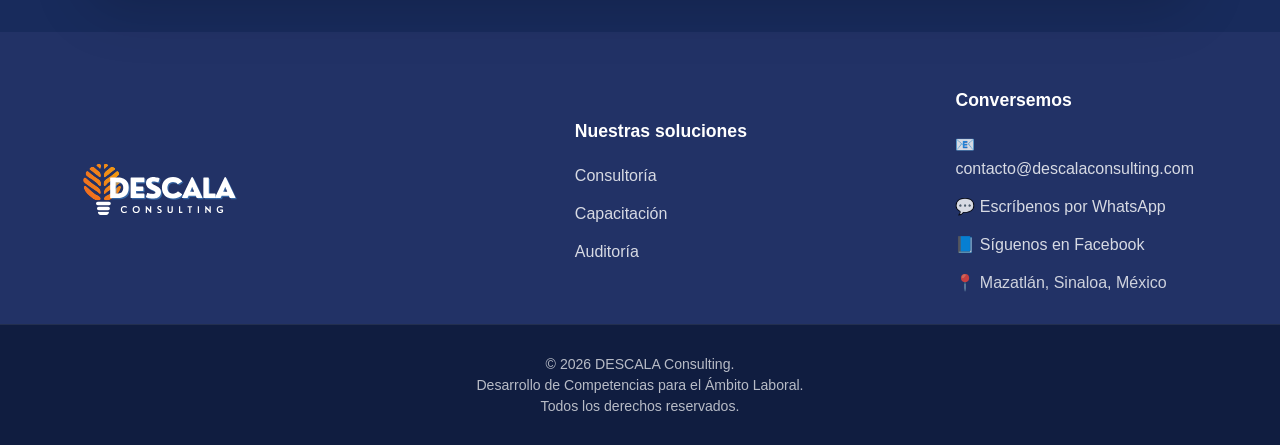
==== commit 50f347b2: "Agrega aviso de privacidad y mejoras del sitio" ====
--- a/index.html
+++ b/index.html
@@ -4,6 +4,7 @@
     <meta charset="UTF-8">
     <meta name="viewport" content="width=device-width, initial-scale=1.0">
     <title>DESCALA Consulting</title>
+
     <link rel="stylesheet" href="css/style.css">
 </head>
 
@@ -19,7 +20,17 @@
     </a>
 </div>
 
-        <ul>
+<button class="menu-toggle"
+        type="button"
+        aria-label="Abrir menú"
+        aria-expanded="false"
+        aria-controls="menu-principal">
+    <span></span>
+    <span></span>
+    <span></span>
+</button>
+
+        <ul id="menu-principal">
 
             <li><a href="#necesidades">Soluciones</a></li>
 
@@ -36,7 +47,7 @@
 <a href="https://wa.me/526691639984?text=Hola,%20buen%20día.%0A%0AVisité%20el%20sitio%20web%20de%20DESCALA%20Consulting%20y%20me%20gustaría%20conocer%20más%20sobre%20sus%20servicios%20y%20solicitar%20una%20asesoría%20para%20mi%20organización.%0A%0A¿Podrían%20brindarme%20información%20sobre%20el%20proceso%20para%20comenzar?%0A%0A¡Muchas%20gracias!"
    target="_blank"
    rel="noopener noreferrer"
-   class="btn-principal">
+   class="btn-principal btn-header">
     Solicitar asesoría
 </a>
 
@@ -565,5 +576,8 @@
     </div>
 
 </footer>
+
+<script src="js/script.js"></script>
+
 </body>
 </html>
--- a/css/style.css
+++ b/css/style.css
@@ -709,4 +709,415 @@
 
     line-height:1.7;
 
+}
+
+/* ==========================================
+   RESPONSIVE DESIGN
+========================================== */
+
+@media (max-width: 992px){
+
+}
+
+.menu-toggle {
+    display: none;
+    width: 44px;
+    height: 44px;
+    padding: 9px;
+    background: transparent;
+    border: none;
+    cursor: pointer;
+}
+
+.menu-toggle span {
+    display: block;
+    width: 26px;
+    height: 3px;
+    margin: 5px auto;
+    background-color: #223266;
+    border-radius: 3px;
+}
+
+/* =========================
+   PÁGINA DE RECURSOS
+========================= */
+
+.pagina-recursos {
+    background-color: #f5f7fb;
+}
+
+.recursos-hero {
+    padding: 90px 0 70px;
+    text-align: center;
+    background: linear-gradient(135deg, #edf2ff 0%, #ffffff 100%);
+}
+
+.recursos-hero h1 {
+    max-width: 850px;
+    margin: 15px auto 20px;
+    color: #223266;
+    font-size: 3rem;
+    line-height: 1.15;
+}
+
+.recursos-hero h1 span {
+    display: block;
+    color: #d9a441;
+}
+
+.recursos-introduccion {
+    max-width: 720px;
+    margin: 0 auto;
+    color: #5e6475;
+    font-size: 1.08rem;
+    line-height: 1.7;
+}
+
+.catalogo-recursos {
+    padding: 70px 0 90px;
+}
+
+.filtros-recursos {
+    display: flex;
+    justify-content: center;
+    flex-wrap: wrap;
+    gap: 12px;
+    margin-bottom: 45px;
+}
+
+.filtro {
+    padding: 11px 24px;
+    color: #223266;
+    font-weight: 600;
+    background-color: #ffffff;
+    border: 1px solid #d8deec;
+    border-radius: 30px;
+    cursor: pointer;
+    transition: all 0.25s ease;
+}
+
+.filtro:hover,
+.filtro.activo {
+    color: #ffffff;
+    background-color: #223266;
+    border-color: #223266;
+    transform: translateY(-2px);
+}
+
+.recursos-grid {
+    display: grid;
+    grid-template-columns: repeat(3, 1fr);
+    gap: 28px;
+}
+
+.recurso-card {
+    display: flex;
+    flex-direction: column;
+    min-height: 290px;
+    padding: 30px;
+    background-color: #ffffff;
+    border: 1px solid #e1e6f0;
+    border-radius: 16px;
+    box-shadow: 0 8px 25px rgba(34, 50, 102, 0.08);
+    transition: transform 0.25s ease, box-shadow 0.25s ease;
+}
+
+.recurso-card:hover {
+    transform: translateY(-6px);
+    box-shadow: 0 14px 32px rgba(34, 50, 102, 0.14);
+}
+
+.recurso-tipo {
+    align-self: flex-start;
+    margin-bottom: 18px;
+    padding: 7px 12px;
+    color: #223266;
+    font-size: 0.8rem;
+    font-weight: 700;
+    background-color: #edf1ff;
+    border-radius: 20px;
+}
+
+.recurso-card h2 {
+    margin-bottom: 14px;
+    color: #223266;
+    font-size: 1.25rem;
+    line-height: 1.35;
+}
+
+.recurso-card p {
+    margin-bottom: 24px;
+    color: #666d7e;
+    line-height: 1.65;
+}
+
+.recurso-estado {
+    align-self: flex-start;
+    margin-top: auto;
+    color: #b17d1e;
+    font-size: 0.9rem;
+    font-weight: 700;
+}
+
+.recurso-acciones {
+    display: flex;
+    flex-direction: column;
+    align-items: flex-start;
+    gap: 14px;
+    margin-top: auto;
+}
+
+.recurso-pago {
+    padding: 7px 12px;
+    color: #8a6118;
+    background-color: #fff3d6;
+    border-radius: 20px;
+}
+
+.recurso-boton {
+    display: inline-block;
+    padding: 11px 20px;
+    color: #ffffff;
+    font-size: 0.9rem;
+    font-weight: 700;
+    text-decoration: none;
+    background-color: #223266;
+    border: 2px solid #223266;
+    border-radius: 8px;
+    transition:
+        background-color 0.25s ease,
+        color 0.25s ease,
+        transform 0.25s ease;
+}
+
+.recurso-boton:hover {
+    color: #223266;
+    background-color: #ffffff;
+    transform: translateY(-2px);
+}
+
+@media (max-width: 768px){
+
+        body{
+        overflow-x: hidden;
+    }
+
+.container{
+    width: 100%;
+    padding-left: 20px;
+    padding-right: 20px;
+    box-sizing: border-box;
+}
+
+    nav{
+        min-height: 80px;
+        gap: 18px;
+        position: relative;
+    }
+
+    .logo{
+        width: 145px;
+        height: auto;
+    }
+
+    .logo img{
+        width: 145px;
+        height: auto;
+    }
+
+    nav ul{
+        display: none;
+    }
+
+    nav > .btn-header{
+        padding: 11px 16px;
+        font-size: .82rem;
+        white-space: nowrap;
+    }
+
+    #hero{
+        padding: 70px 0;
+    }
+
+    .hero-contenido{
+        text-align: center;
+        max-width: 100%;
+    }
+
+    .hero-etiqueta{
+        font-size: .82rem;
+    }
+
+    .hero-contenido h1{
+        font-size: clamp(2.3rem, 11vw, 3.6rem);
+        line-height: 1.05;
+    }
+
+    .hero-descripcion{
+        font-size: 1rem;
+        line-height: 1.7;
+        max-width: 100%;
+    }
+
+    .hero-botones{
+        flex-direction: column;
+        align-items: stretch;
+        gap: 14px;
+    }
+
+    .hero-botones a{
+        width: 100%;
+        text-align: center;
+    }
+
+    /* SECCIÓN NECESIDADES */
+
+    #necesidades{
+        padding: 70px 0;
+    }
+
+    .encabezado-seccion{
+        text-align: center;
+    }
+
+    .encabezado-seccion h2{
+        font-size: clamp(2rem, 10vw, 3rem);
+        line-height: 1.1;
+    }
+
+    .seccion-descripcion{
+        font-size: 1rem;
+        line-height: 1.7;
+    }
+
+    .tarjetas-necesidades{
+        display: grid;
+        grid-template-columns: 1fr;
+        gap: 18px;
+        margin-top: 35px;
+    }
+
+    .tarjeta-necesidad{
+        width: 100%;
+        padding: 26px;
+    }
+
+    .tarjeta-necesidad:nth-child(4),
+.tarjeta-necesidad:nth-child(5){
+    grid-column: 1 / -1;
+}
+
+.razones-descala {
+    grid-template-columns: 1fr;
+    gap: 18px;
+}
+
+.categorias-capacitacion {
+    grid-template-columns: 1fr;
+    gap: 18px;
+}
+
+.recursos-contenido {
+    grid-template-columns: 1fr;
+    gap: 40px;
+}
+
+#hero h1 {
+    font-size: 2.5rem;
+    line-height: 1.1;
+}
+
+.footer-container {
+    grid-template-columns: 1fr;
+    gap: 35px;
+    text-align: center;
+    align-items: start;
+}
+
+.footer-brand img {
+    margin: 0 auto;
+}
+
+.footer-brand p {
+    margin-left: auto;
+    margin-right: auto;
+}
+
+.menu-toggle {
+    display: block;
+}
+
+#menu-principal {
+    display: none;
+    position: absolute;
+    top: 100%;
+    left: 0;
+    width: 100%;
+    padding: 20px;
+    margin: 0;
+    background-color: #ffffff;
+    box-sizing: border-box;
+    flex-direction: column;
+    gap: 16px;
+    text-align: center;
+    z-index: 1000;
+    box-shadow: 0 8px 18px rgba(0, 0, 0, 0.12);
+}
+
+#menu-principal.menu-abierto {
+    display: flex;
+}
+
+#menu-principal a {
+    display: block;
+    padding: 10px 16px;
+    border-radius: 8px;
+    transition: background-color 0.25s ease, color 0.25s ease;
+}
+
+#menu-principal a:hover {
+    background-color: #223266;
+    color: #ffffff;
+}
+
+
+.recursos-hero {
+    padding: 60px 0 50px;
+}
+
+.recursos-hero h1 {
+    font-size: 2.15rem;
+}
+
+.recursos-introduccion {
+    font-size: 1rem;
+}
+
+.catalogo-recursos {
+    padding: 50px 0 70px;
+}
+
+.filtros-recursos {
+    margin-bottom: 35px;
+}
+
+.filtro {
+    padding: 10px 18px;
+}
+
+.recursos-grid {
+    grid-template-columns: 1fr;
+    gap: 22px;
+}
+
+.recurso-card {
+    min-height: auto;
+    padding: 25px;
+}
+
+
+}
+
+@media (max-width: 480px){
+
 }
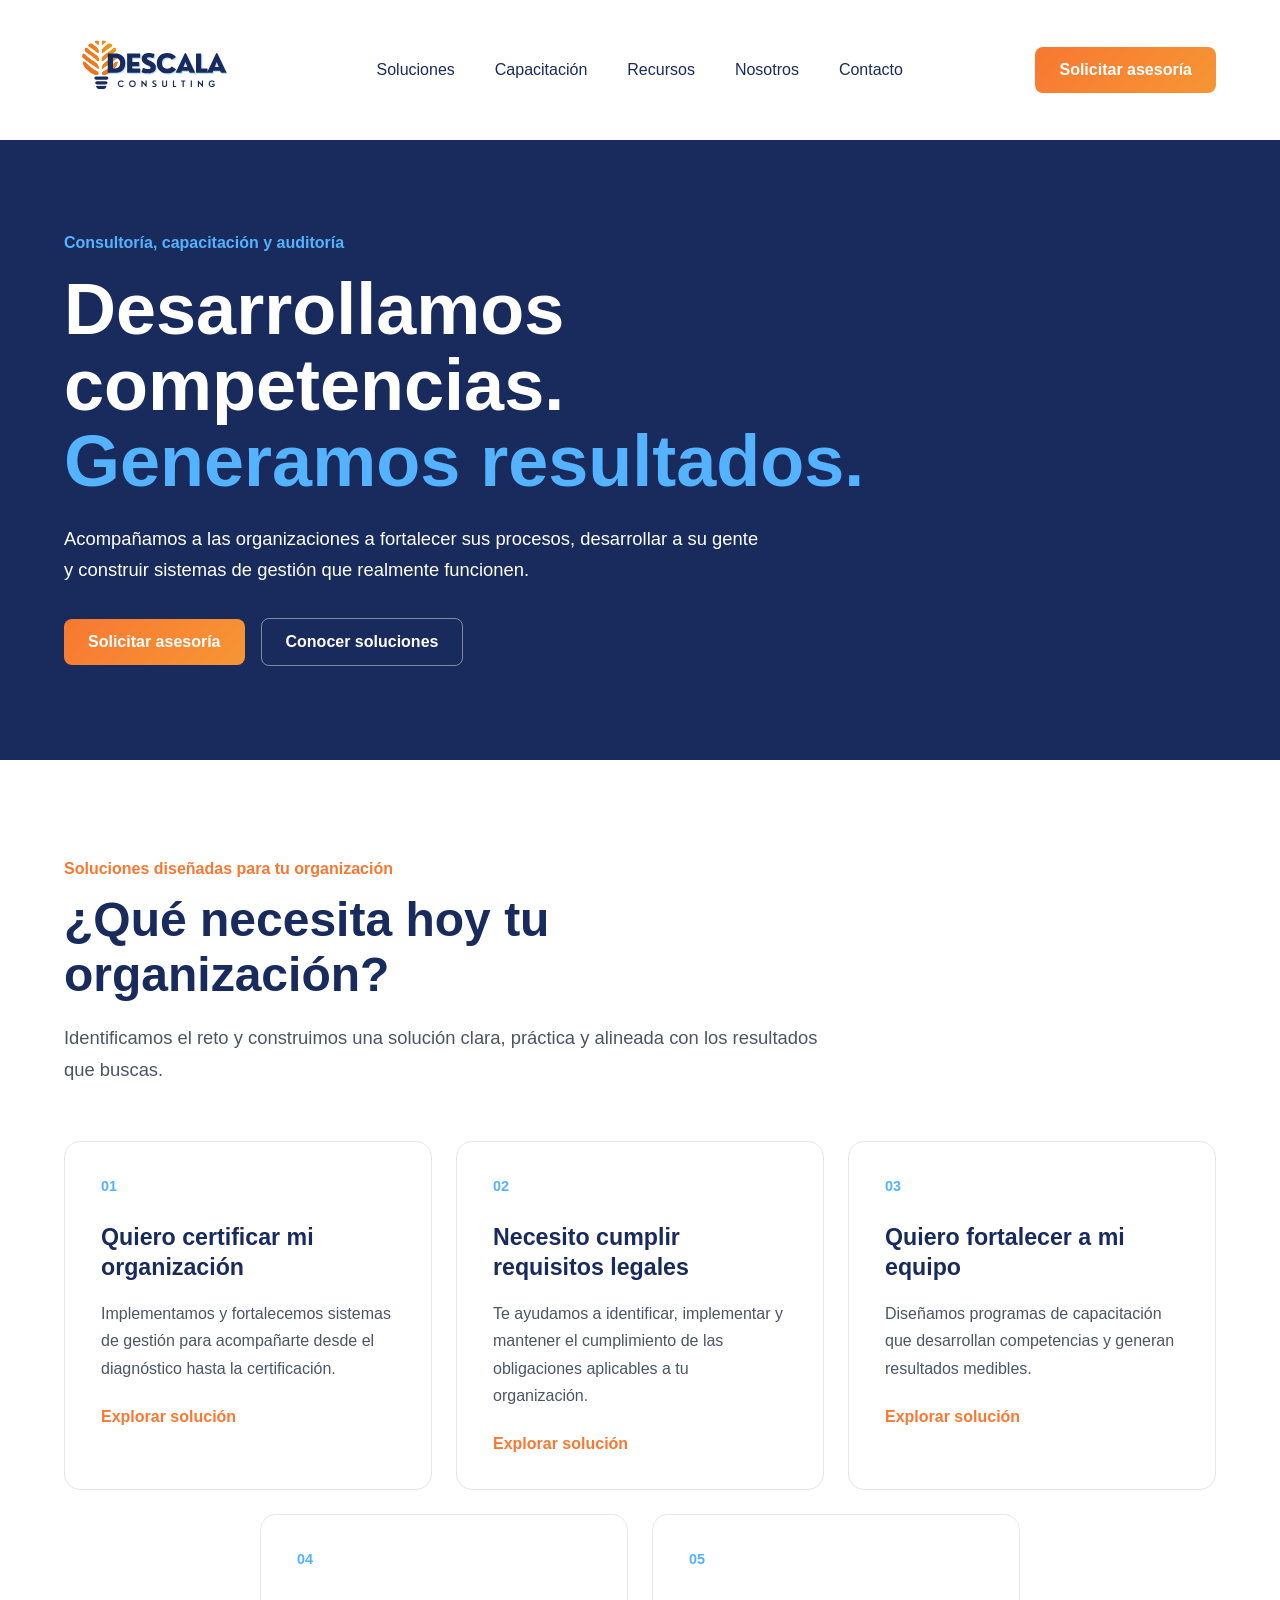
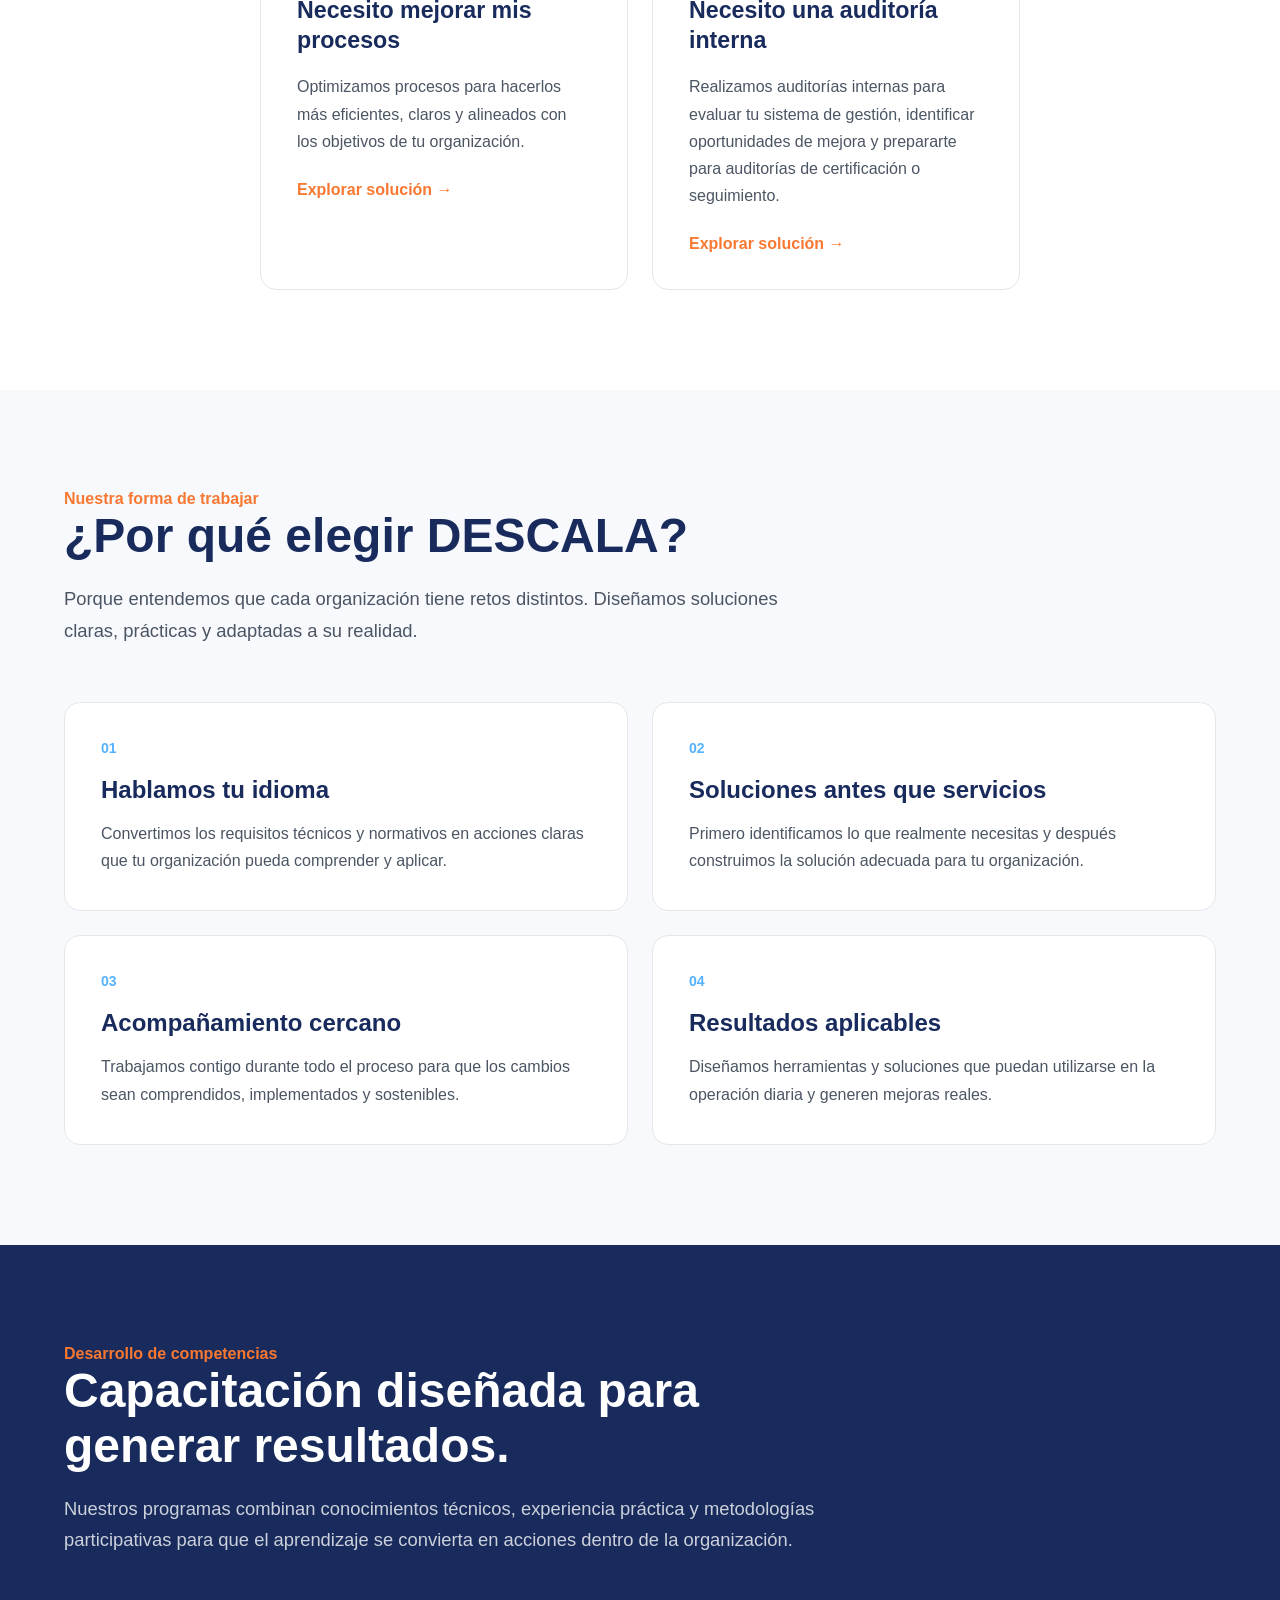
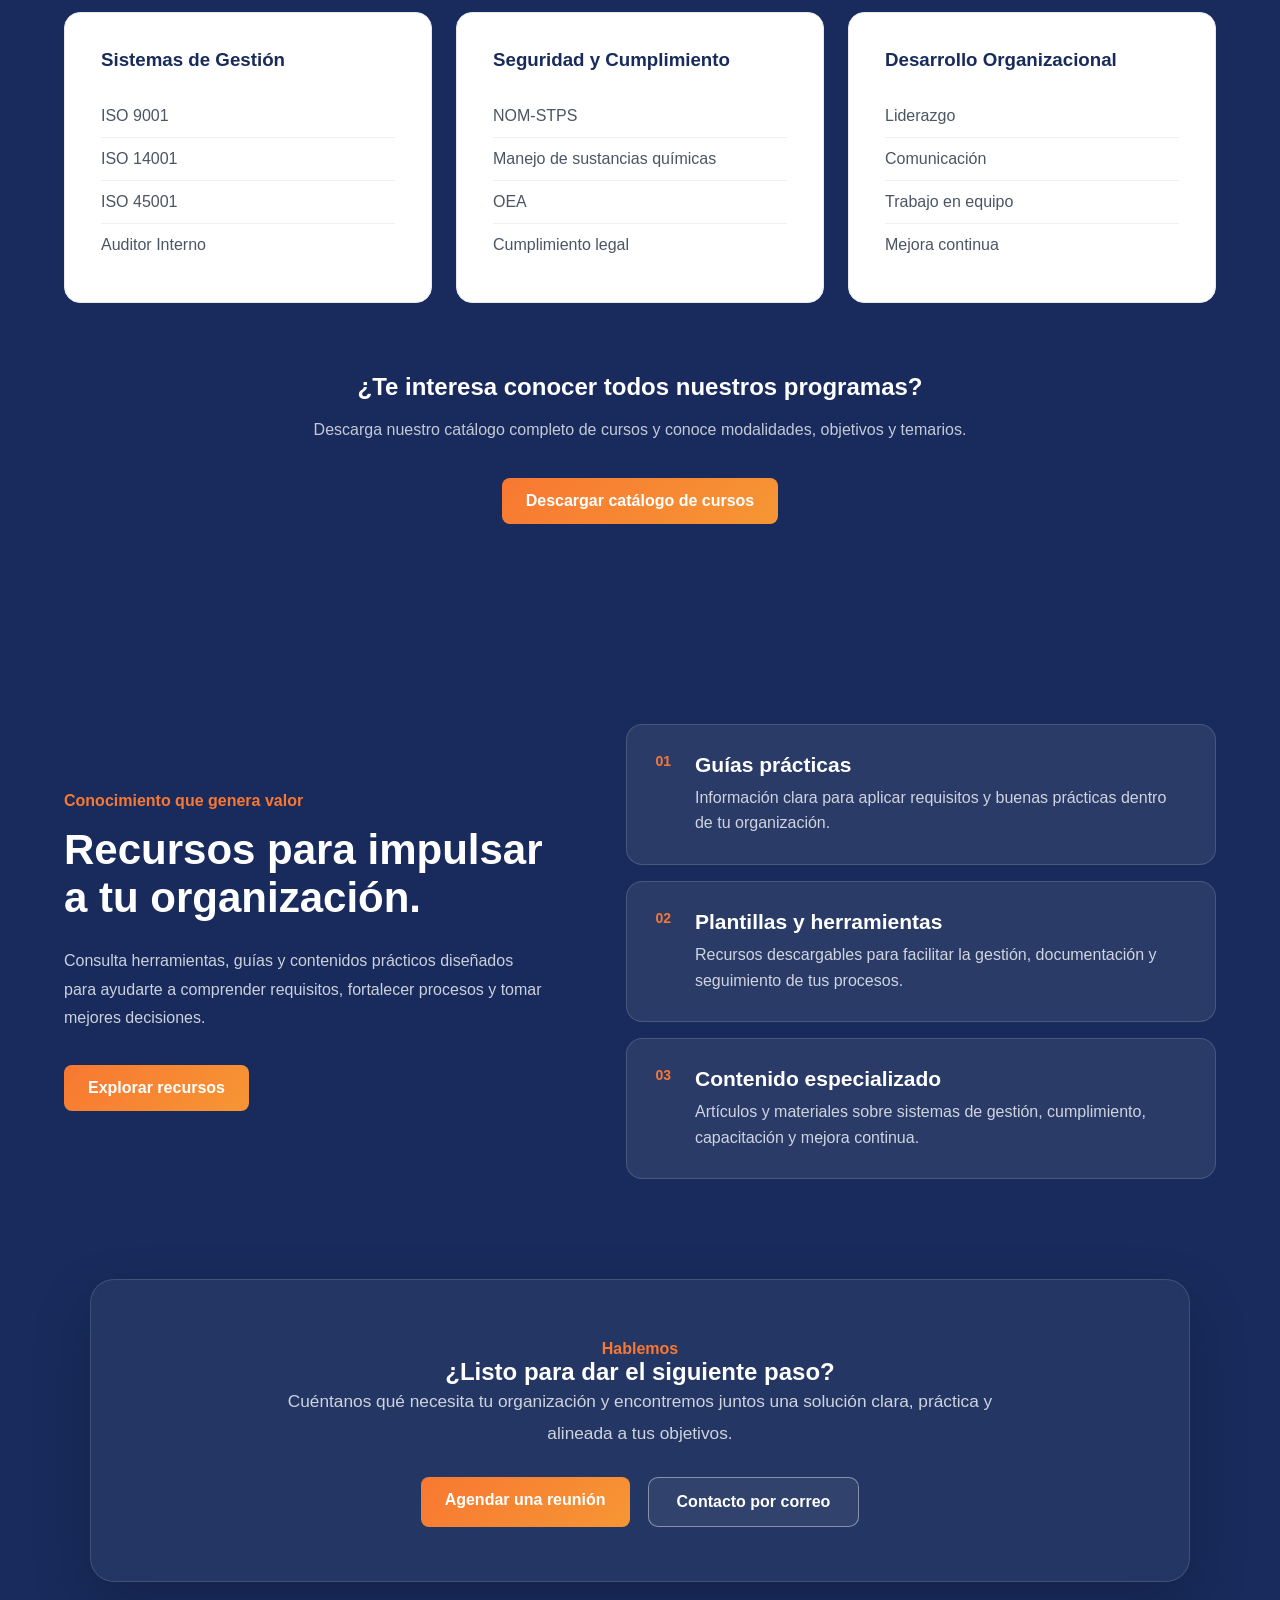
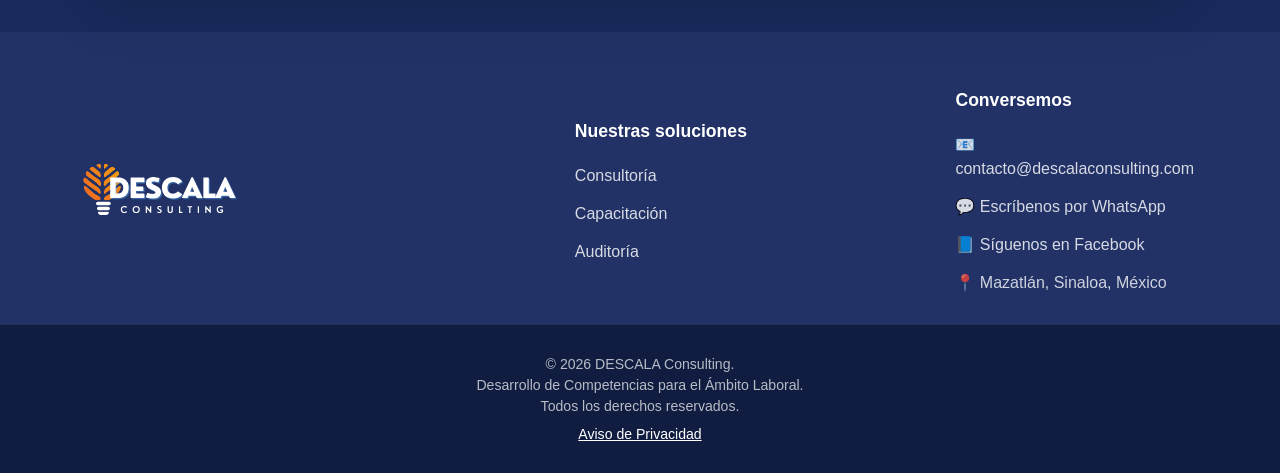
==== commit bcd5d7e6: "Agrega enlace al Aviso de Privacidad" ====
--- a/index.html
+++ b/index.html
@@ -565,15 +565,24 @@
 
     </div>
 
-    <div class="footer-bottom">
-
-        <p>© 2026 DESCALA Consulting.</p>
-
-        <p>Desarrollo de Competencias para el Ámbito Laboral.</p>
-
-        <p>Todos los derechos reservados.</p>
-
-    </div>
+<div class="footer-bottom">
+
+  <p>© 2026 DESCALA Consulting.</p>
+
+  <p>Desarrollo de Competencias para el Ámbito Laboral.</p>
+
+  <p>Todos los derechos reservados.</p>
+
+  <p style="margin-top:12px;">
+    <a
+      href="aviso-de-privacidad.html"
+      style="color:#ffffff; text-decoration:underline;"
+    >
+      Aviso de Privacidad
+    </a>
+  </p>
+
+</div>
 
 </footer>
 
